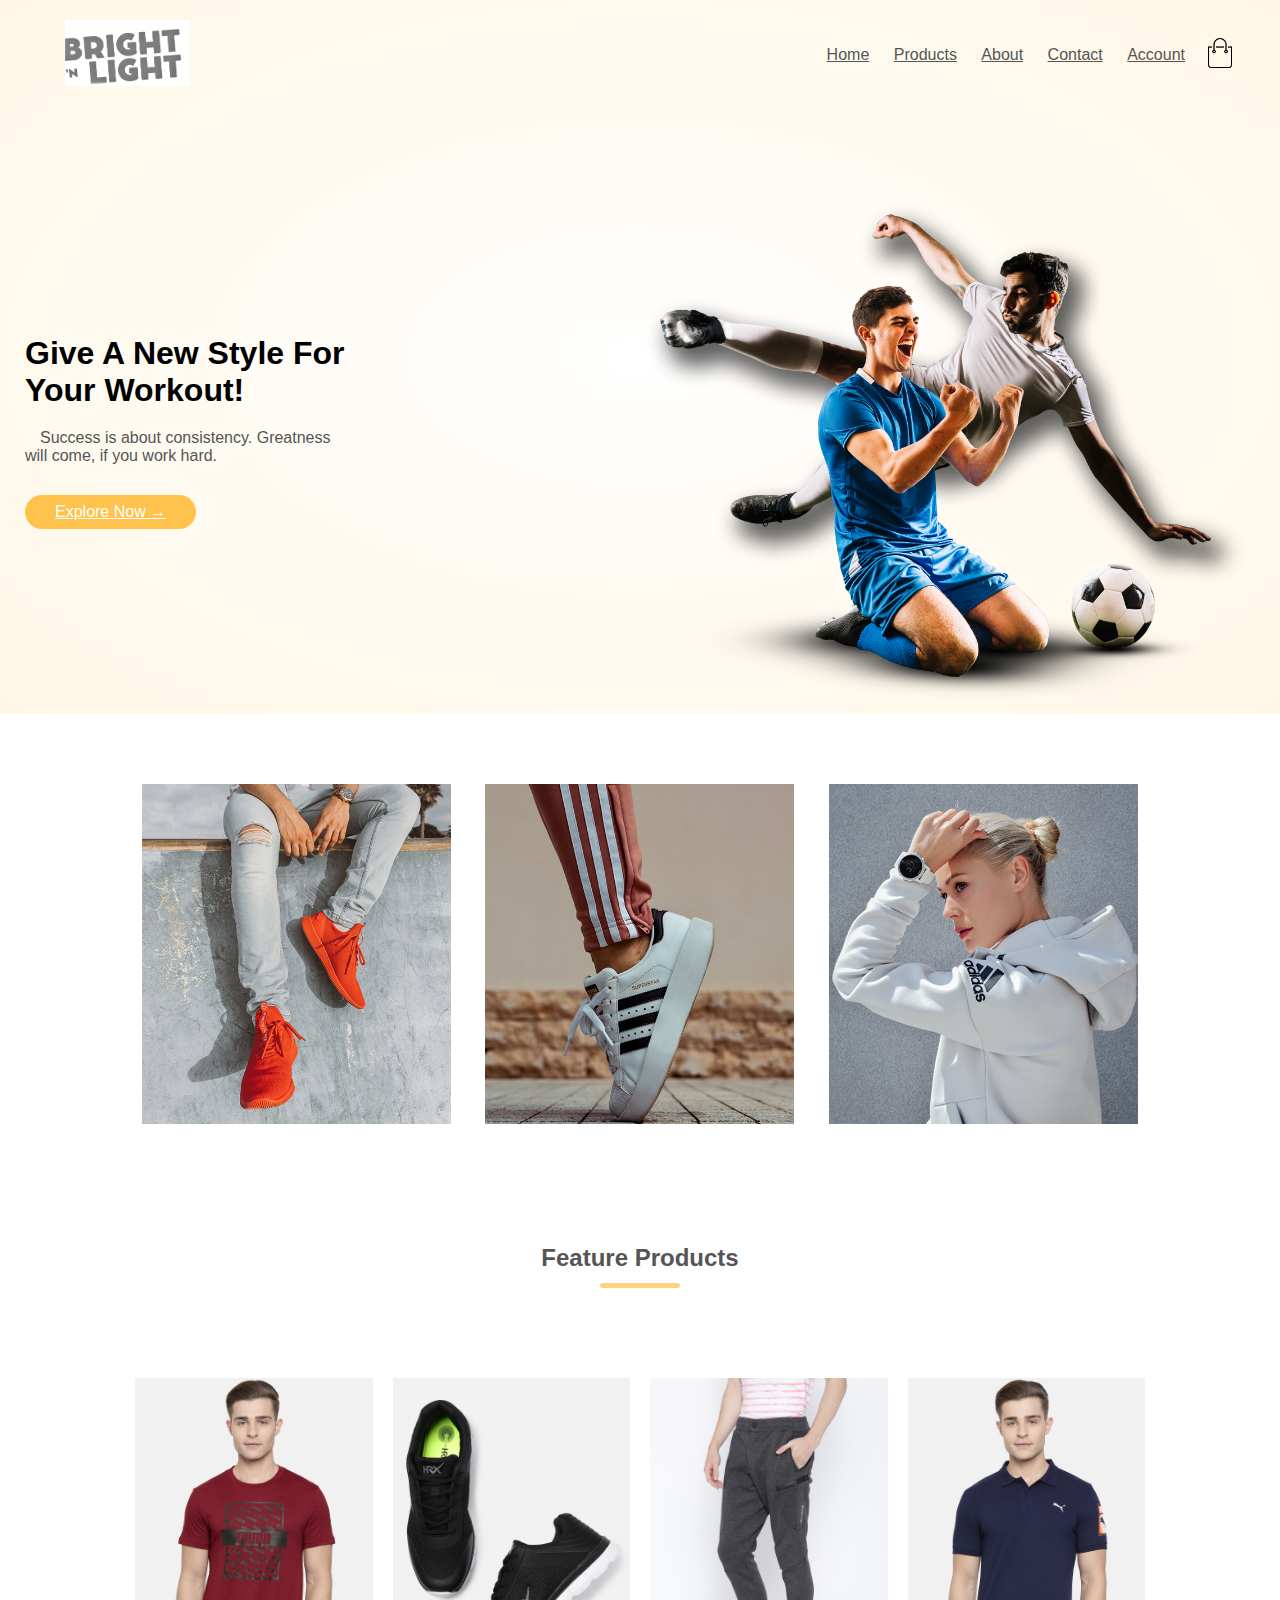
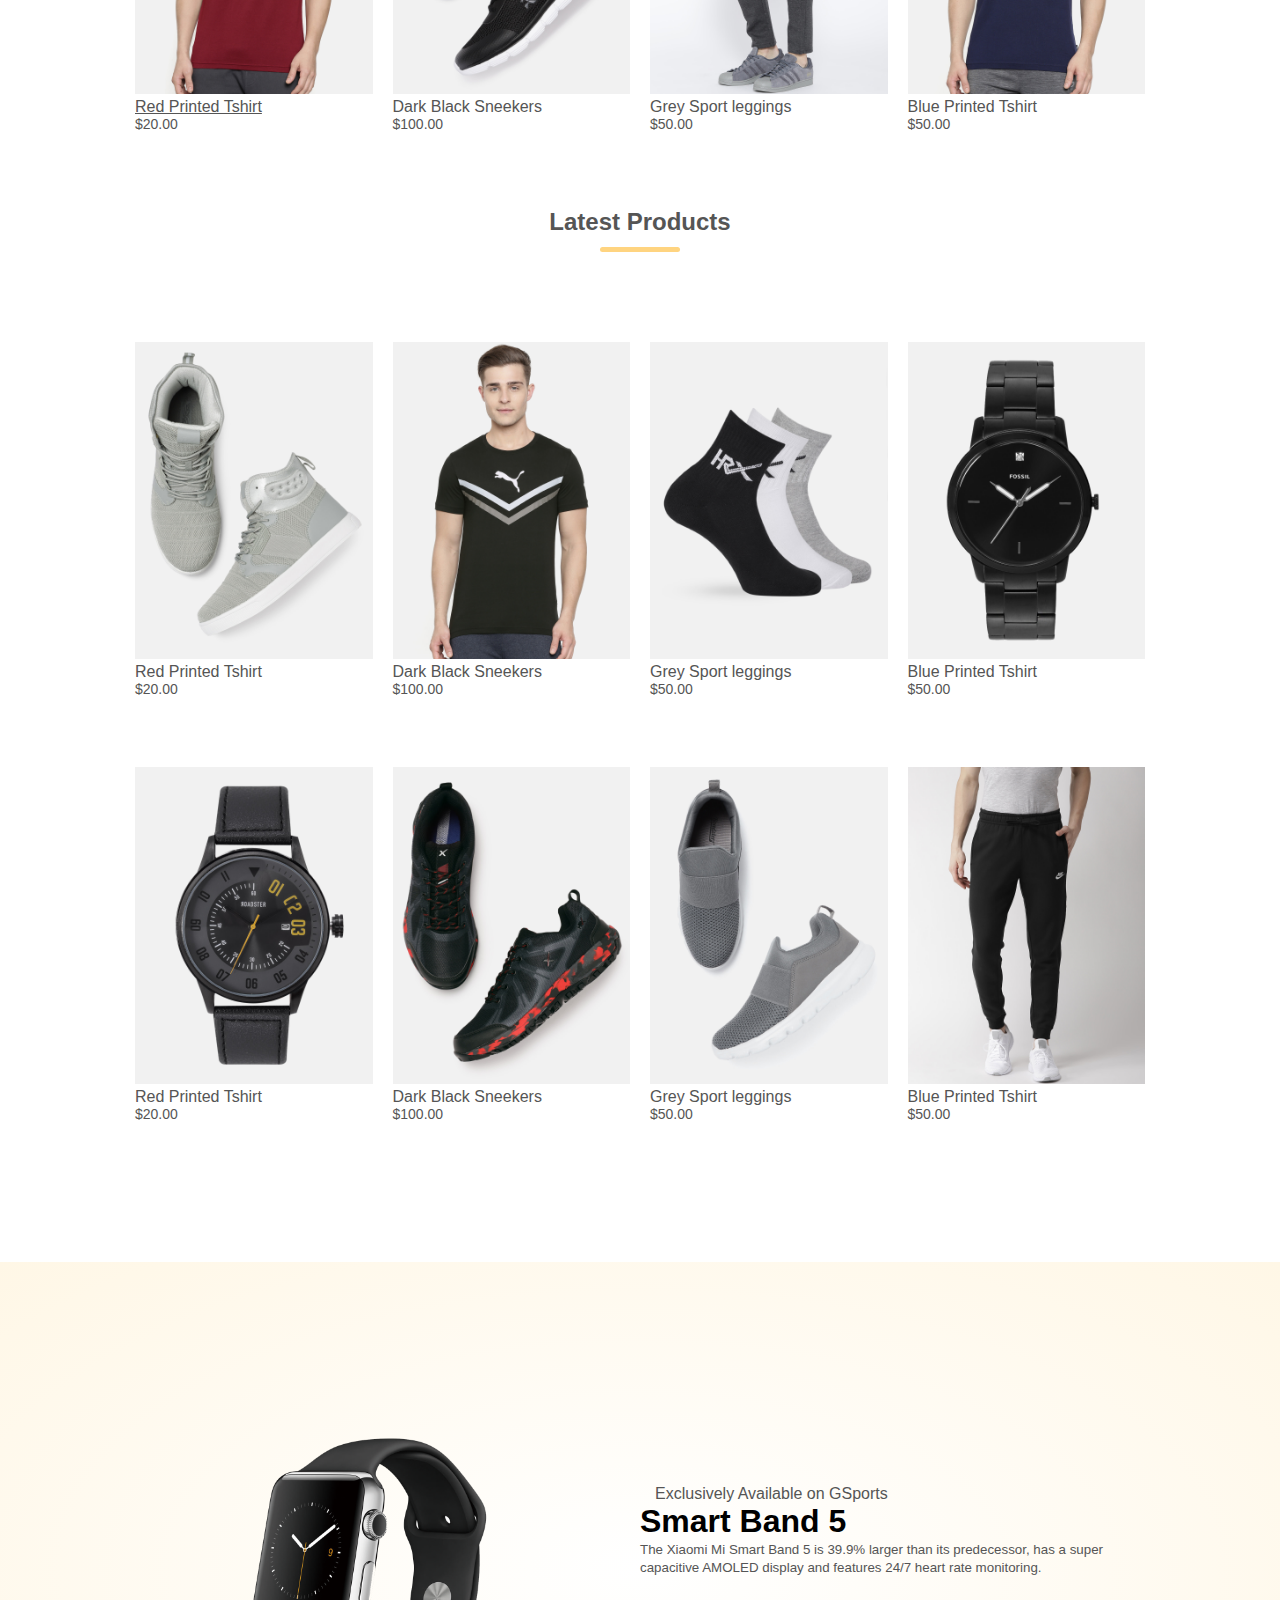
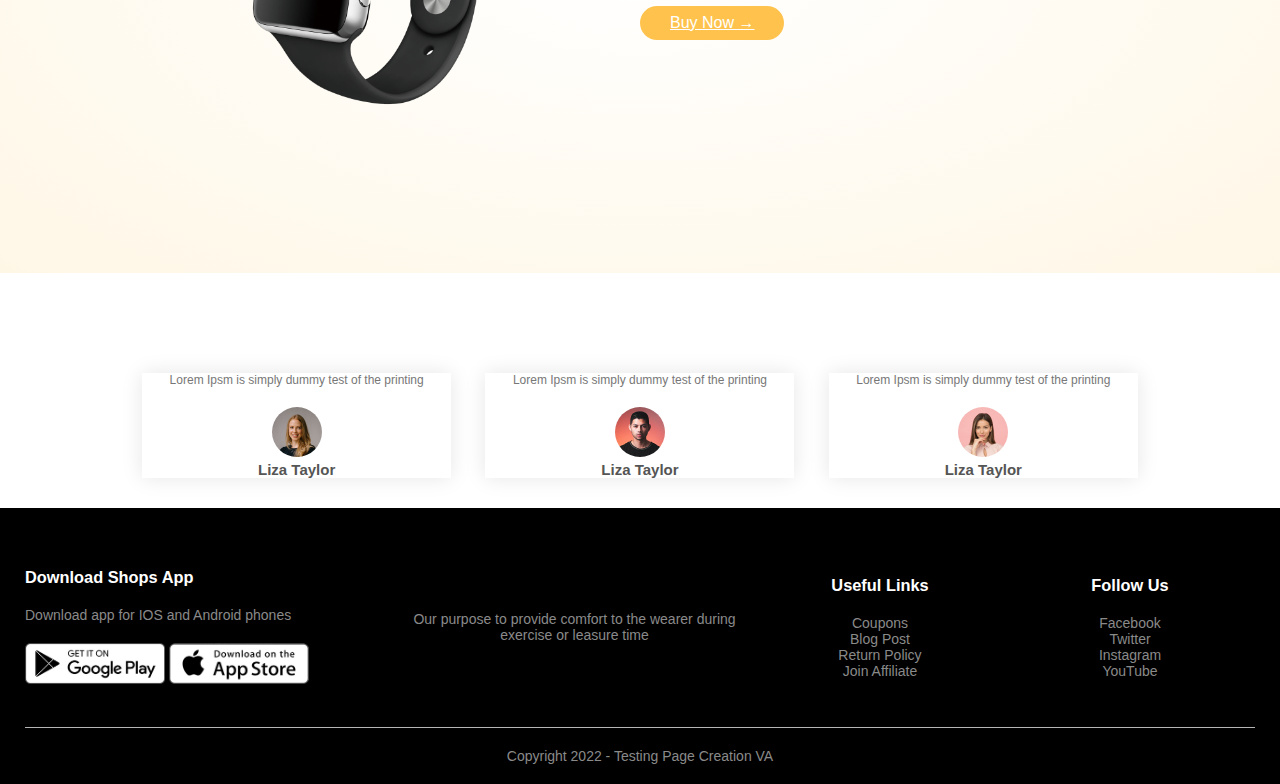
==== index.html @ d99f025b "first commit" ====
<!DOCTYPE html>
<html lang="en">
<head>
    <meta charset ="UTF-8">
    <meta name="viewport" content="width=device-width, initial-scale=1.0">
    <title> Apollo | Ecommerce Wbsite Design </title>
    <link rel="stylesheet" href="style.css">
   <!-------<link href="https://fonts.googleapis.com/css2?family=Poppins:wght@300;400;500;600;700&display=swap" rel="stylesheet">
    <link rel="stylesheet" href="https://cdn.jsdelivr.net/npm/@fortawesome/fontawesome-free@6.2.0/css/fontawesome.min.css">------->
    
</head>
<body>
    <div class="header">
        <div class="container">
            <div class="navbar">
                <div class="logo">
               <a href="index.html"> <img src="images/logo1.png"  width="125px"> </a>
                </div>
                <nav>
                    <ul id="MenuItems">
                <li><a href="index.html">Home</a></li>
                <li><a href="products.html">Products</a></li>
                <li><a href="">About</a></li>
                <li><a href="">Contact</a></li>
                <li><a href="account.html">Account</a></li>
            
                    </ul>
                </nav>
                <a href="cart.html"><img src="images/cart.png" alt="30px" height="30px"></a>
                <img src="images/menu.png" class="menu-icon" 
                onclick="menutoggle()">
            </div>
            <div class="row">
                <div class="col-2">
                        <h1> Give A New Style For <br> Your Workout!</h1>
                        <p> Success is about consistency. Greatness <br>will come, if you work hard.</p>
                        <a href="" class="btn">Explore Now &#8594;</a>  
                </div>
                <div class="col-2">
                    <img src="images/image1.png">
                </div>
            </div>
        </div>
    </div>
<!-------feature categories---------->
    <div class="categories">
        <div class="small-container">
            <div class="row">
                <div class="col-3">
                    <img src="images/category-1.jpg" >
                </div>
                <div class="col-3">
                    <img src="images/category-2.jpg" >
                </div>
                <div class="col-3">
                    <img src="images/category-3.jpg" >
                </div>
            
            </div>
        </div>
    </div>
<!-------feature products---------->
    <div class="small-container">
        <h2 class ="title">Feature Products</h2>
        <div class="row">
                <div class="col-4">
                   <a href="product-details.html"><img src="images/product-1.jpg" ></a>
                   <a href="product-details.html"> <h4>Red Printed Tshirt</h4></a>
                    <p>$20.00</p>
                </div>
                <div class="col-4">
                    <img src="images/product-2.jpg" >
                    <h4>Dark Black Sneekers</h4>
                    <p>$100.00</p>
                </div>
                <div class="col-4">
                    <img src="images/product-3.jpg" >
                    <h4>Grey Sport leggings </h4>
                    <div class="rating"></div>
                    <p>$50.00</p>   
                </div>
                <div class="col-4">
                    <img src="images/product-4.jpg" >
                    <h4>Blue Printed Tshirt</h4>
                    <div class="rating"></div>
                    <p>$50.00</p>   
                </div>
            </div>
        <h2 class="title">Latest Products</h2>
        <div class="row">
                <div class="col-4">
                    <img src="images/product-5.jpg" >
                    <h4>Red Printed Tshirt</h4>
                    <p>$20.00</p>
                </div>
                <div class="col-4">
                    <img src="images/product-6.jpg" >
                    <h4>Dark Black Sneekers</h4>
                    <p>$100.00</p>
                </div>
                <div class="col-4">
                    <img src="images/product-7.jpg" >
                    <h4>Grey Sport leggings </h4>
                    <div class="rating"></div>
                    <p>$50.00</p>   
                </div>
                <div class="col-4">
                    <img src="images/product-8.jpg" >
                    <h4>Blue Printed Tshirt</h4>
                    <div class="rating"></div>
                    <p>$50.00</p>   
                </div>
                <div class="col-4">
                    <img src="images/product-9.jpg" >
                    <h4>Red Printed Tshirt</h4>
                    <p>$20.00</p>
                </div>
                <div class="col-4">
                    <img src="images/product-10.jpg" >
                    <h4>Dark Black Sneekers</h4>
                    <p>$100.00</p>
                </div>
                <div class="col-4">
                    <img src="images/product-11.jpg" >
                    <h4>Grey Sport leggings </h4>
                    <div class="rating"></div>
                    <p>$50.00</p>   
                </div>
                <div class="col-4">
                    <img src="images/product-12.jpg" >
                    <h4>Blue Printed Tshirt</h4>
                    <div class="rating"></div>
                    <p>$50.00</p>   
                </div>
        </div>
    </div>
<!------offer----->
    <div class="offer">
        <div class="small-container">
            <div class="row">
                <div class="col-2">
                    <img src="images/exclusive1.png" class="offer-img">
                </div>
                <div class="col-2">
                    <p>Exclusively Available on GSports</p>
                    <h1> Smart Band 5</h1>
                    <small>The Xiaomi Mi Smart Band 5 is 39.9% larger than its predecessor, has a super capacitive AMOLED display
                        and features 24/7 heart rate monitoring.</small>
                        <a href="" class="btn">Buy Now &#8594;</a>

                </div>
            </div>
        </div>
    </div>
<!-----Comments------->
    <div class="comments">
        <div class="small-container">
            <div class="row">
                <div class="col-3">
                    <p>Lorem Ipsm is simply dummy test of the printing</p>
                <img src="images/user-1.png">
                <h3>Liza Taylor</h3>  
                </div>
                <div class="col-3">
                    <p>Lorem Ipsm is simply dummy test of the printing</p>
                <img src="images/user-2.png">
                <h3>Liza Taylor</h3>  
                </div>
                <div class="col-3">
                    <p>Lorem Ipsm is simply dummy test of the printing</p>
                <img src="images/user-3.png">
                <h3>Liza Taylor</h3>  
                </div>
            </div>
        </div>

    </div>

<!---Footer-->
<div class="footer">
    <div class="container">
        <div class="row">
            <div class="footer-col-1">
                <h3> Download Shops App</h3>
                <p>Download app for IOS and Android phones</p>
              <div class="app-logo">
                <img src="images/play-store.png">
                <img src="images/app-store.png">
              </div>
            </div>
            <div class="footer-col-2">
                <p>Our purpose to provide comfort to the wearer during exercise or leasure time</p>
            </div> 
             <div class="footer-col-3">
                <h3> Useful Links</h3>
                <ul>
                    <li>Coupons</li>
                    <li>Blog Post</li>
                    <li>Return Policy</li>
                    <li>Join Affiliate</li>
                </ul>
            </div>
            <div class="footer-col-4">
                <h3> Follow Us</h3>
                <ul>
                    <li>Facebook</li>
                    <li>Twitter</li>
                    <li>Instagram</li>
                    <li>YouTube</li>
                </ul>
            </div>
        </div>
        <hr>
        <p class="copyright">Copyright 2022 - Testing Page Creation VA</p>
    </div>
</div>
</body>
</html>
---- style.css ----
*{
    margin:0;
    padding: 0;
    box-sizing:border-box;

}
body{
    font-family: 'Poppins', sans-serif;  
}
.navbar{
    display: flex;
    align-items: center;
    padding: 20px;
}
.logo{
    padding-left: 20px;

}
.logo img{
    background-color: #fff7e6;
}
nav{
    flex:1;
    text-align:right;
}
nav ul {
    display: inline-block;
    list-style-type:none;
}

nav ul li{
    display: inline-block;
    margin-right: 20px;

}
a{
    text-decoration:nove;
    color:#555;
}
p{

    color:#555; 
}
.container{
    max-width:1300px;
    margin:auto;
    padding-left: 25px;
    padding-right: 25px;
}
.row{
    display: flex;
    align-items: center;
    flex-wrap: wrap;
    justify-content: space-around;
}
.col-2{
    flex-basis: 50%;
    min-width: 300px;
}
.col-2 p{
text-indent: 15px;
padding-top: 20px;}
.col-2 img{
   max-width: 100%;
   padding-left: 50px 0;
}
.btn{
    display: inline-block;
    background: #ffc34d;
    color: #fff;
    padding: 8px 30px;
    margin: 30px 0;
    border-radius: 30px;
    transition: background 0.5;
}
.btn:hover{
    background: #563434;
}
.header {
    background: radial-gradient(#fff,#fff7e6);
    background-color: #fff7e6;
}
.header .row {
    margin-top: 70px;
}
.categories{
    margin: 70px 0;
}
.col-3{
    flex-basis: 30%;
    min-width: 250px;
    margin-bottom: 30px;
}
.col-3 img {
    width: 100%
}
.small-container{
    max-width: 1080px;
    margin: auto;
    padding-left: 25px;
    padding-right: 25px;
}
.col-4{
    flex-basis: 25%;
    padding: 10px;
    min-width: 200px;
    margin-bottom: 50px;
    transition: transform 0.5s;

}
.col-4 img{
    width: 100%;
}
.title{
text-align: center;
margin: 0 auto 80px;
position: relative;
line-height: 60px;
color: #555;
}
.title::after{
    content: '';
    background:  #ffd480;
    width: 80px;
    height: 5px;
    border-radius: 5px;
    position: absolute;
    bottom: 0;
    left: 50%;
    transform: translateX(-50%);
}
h4{
    color: #555;
    font-weight: normal;
}
.col-4 p{
    font-size: 14px;
}
.col-4 :hover{
    transform: translateY(-5px);
}
/*----- offer------- */
.offer{
    background: radial-gradient(#fff,#fff7e6);
    margin-top: 80px;
    padding: 30px 0;
}
.col-2 .offer-img{
    padding: 50px;
}
small{
    color: #555;
}
/*-----Comments----*/
.comments{
    padding-top: 100px;
}
.comments .col-3{
    text-align: center;
    padding: 40px 20 px;
    box-shadow: 0 0 20px 0px rgba(0,0,0,0.1);
    cursor: pointer;
    transition: transform 0.5;
}

.comments .col-3 img{
    width: 50px;
    margin-top: 20px;
    border-radius: 50%;
}
.comments .col-3:hover{
    transform: translateY(-10px);
}
.col-3 p{
    font-size: 12px;
    margin: 12 px 0;
    color: #777;
}
.comments .col-3 h3{
    font-weight: 600;
    color: #555;
    font-size: 15px;
}
/*-----footer------*/
.footer{
    background: #000;
    color: #8a8a8a;
    font-size: 14px;
    padding: 60px 0 20px;
}
.footer p{
    color: #8a8a8a;
}
.footer h3{
    color: #fff;
    margin-bottom: 20px;
}

.footer-col-1,.footer-col-2,.footer-col-3,.footer-col-4{
min-width: 250px;
margin-bottom: 20px;
}
.footer-col-1{
    flex-basis: 30%;
}
.footer-col-2{
    flex: 1;
    text-align: center;
}
.footer-col-3,.footer-col-4{
    flex-basis: 12%;
    text-align: center;
}
ul{
    list-style-type: none;
}
.app-logo{
    margin-top: 20px;
}
.app-logo img {
    width: 140px;
}
.footer hr {
    border: none;
    background: #b5b5b5;
    height: 1px;
    margin: 20px 0;

}
.copyright{
    text-align: center;
}
.menu-icon{
    width:28px;
    margin: 20px;
    display: none;
}

/*------media query for medium screen menu-------*/
@media only screen and (max-width: 800px){
    nav ul{
        position: absolute;
        top: 70px;
        left: 0;
        background: #333;
        width: 100%;
        overflow: hidden;
        transition: max-height 0.5s;
    }
    nav ul li {
        display: block;
        margin-right: 50px;
        margin-top: 10px;
        margin-bottom: 10px;
    }
    nav ul li a{
        color: #fff;
    }
    .menu-icon{
        display: block;
        cursor: pointer;
    }
    
}
/*-------------All Products page---------------*/
.row-2{
    justify-content: space-between;
    margin: 100px auto 50px ;

    
}
select{
    border:1px solid #fff7e6;
    padding: 5px;
}
select:focus{
    outline: none;
}
.page-btn{
    margin: 0 auto 80px;
}

.page-btn span{
    display: inline-block;
    border: 1px solid #ffe066;
    margin-left: 10px;
    width: 40px;
    height: 40px;
    text-align: center;
    line-height: 40px;
    cursor: pointer;
}

.page-btn span:hover{
    background: #ffe066;
    color: #fff;
}

/*------Single product details-------*/

.single-product{
    margin: 80px;
}
.single-product .col-2 img{
    padding-left: 0px;
}
.single-product .col-2{
    padding: 20px;
}
.single-product h4{
    margin: 20px 0;
    font-size: 22px;
    font-weight: bold;
}
.single-product select{
    display: block;
    padding: 10px;
    margin-top: 20px;
}
.single-product input{
    width: 50px;
    height: 40px;
    padding-left: 10px;
    font-size: 20px;
    margin-right: 10px;
    border: 1px solid #ffd480; 
}
input:focus{
    outline: none;}

.small-img-row{
    display: flex;
    justify-content: space-between;
}
.small-img-col{
    flex-basis: 24%;
    cursor: pointer;
}
/*------------------------Cart itmes details-----------------*/
.cart-page {
    margin: 80px auto;
}

table{
    width: 100%;
    border-collapse: collapse;
}
.cart-info {
    display: flex;
    flex-wrap: wrap;
}
th{
    text-align: left;
    padding: 5px;
    color: #fff;
    background: #ffc34d;
    font-weight: normal;
}

td{
    padding: 10px 5px;
}
td input{
    width: 40px;
    height: 30px;
    padding: 5px;
}

td a{
    color: #ffc34d;
    font-size: 12px;
}
td img{
    width: 80px;
    height: 80px;
    margin-right: 10px;
}

.total-price{
    display: flex;
    justify-content: flex-end;
}
.total-price table{
    border-top: 3px solid #ffc34d;
    width: 100%;
    max-width: 400px;
}
td:last-child{
    text-align: right;
}
th:last-child{
    text-align:right ;
}

/*------------Account Page----------------*/
.account-page{
    padding: 50px 0;
    background: radial-gradient(#fff,#fff7e6);
}
.form-container{
    background: #fff;
    width: 340px;
    height: 400px;
    position:relative;
    text-align: center;
    padding: 20px 0;
    margin: auto;
    box-shadow: 0 0 20px 0px rgba(0,0,0,0.1);
}
.form-container span{
    font-weight: bold;
    padding: 0 15px;
    color: #555;
    cursor: pointer;
    width: 100px;
    display: inline-block;
}
.form-btn{
    display: inline-block;
}

.form-container form{
    max-width: 340px;
    padding: 0 20px;
   position: absolute;
    top: 70px;
}

form input {
    width: 70%;
    height: 30px;
    margin: 10px 0;
    padding: 0 10px;
    border: 1px solid #ccc;
    
}

.gender-input {
    width:22px;
    white-space: nowrap;
}

.gender-input > input {
    height: 12px;
    padding: 0 10px;
}
.gender-input > label {
    font-size: 10px;
}

form .btn{
    width: 75%;
    border: none;
    cursor: pointer;
    margin: 17px 0;
}
form .butn:focus{
    outline: none;
}

#LoginForm{
    left: -300px;
}
#RegForm{
    left: 0;
}
form a{
    font-size: 12px;
}
#Indicator{
    width: 100px;
    border: none;
    background-color: #ffc34d;
    height: 3px;
    margin-top: 8px;
    transform: translateX(100px);

}


/*------media query for mobile menu-------*/
@media only screen and (max-width: 600px){
  .row{
    text-align: center;
  }
  .col-2, .col-3,.col-4{
flex-basis: 100%;
  }
  nav ul{
    position: absolute;
    top: 70px;
    left: 0;
    background: #333;
    width: 100%;
    overflow: hidden;
    transition: max-heoght 0.5s;
}
nav ul li {
    display: block;
    margin-right: 50px;
    margin-top: 10px;
    margin-bottom: 10px;
    display: none;
}
.single-product .row{
    text-align: left;
}
.single-product .col-2{
    padding: 20px 0;
}
.single-product h1{
    font-size: 26px;
    line-height: 26px;
}
.cart-info p{
    display: none;
}
}
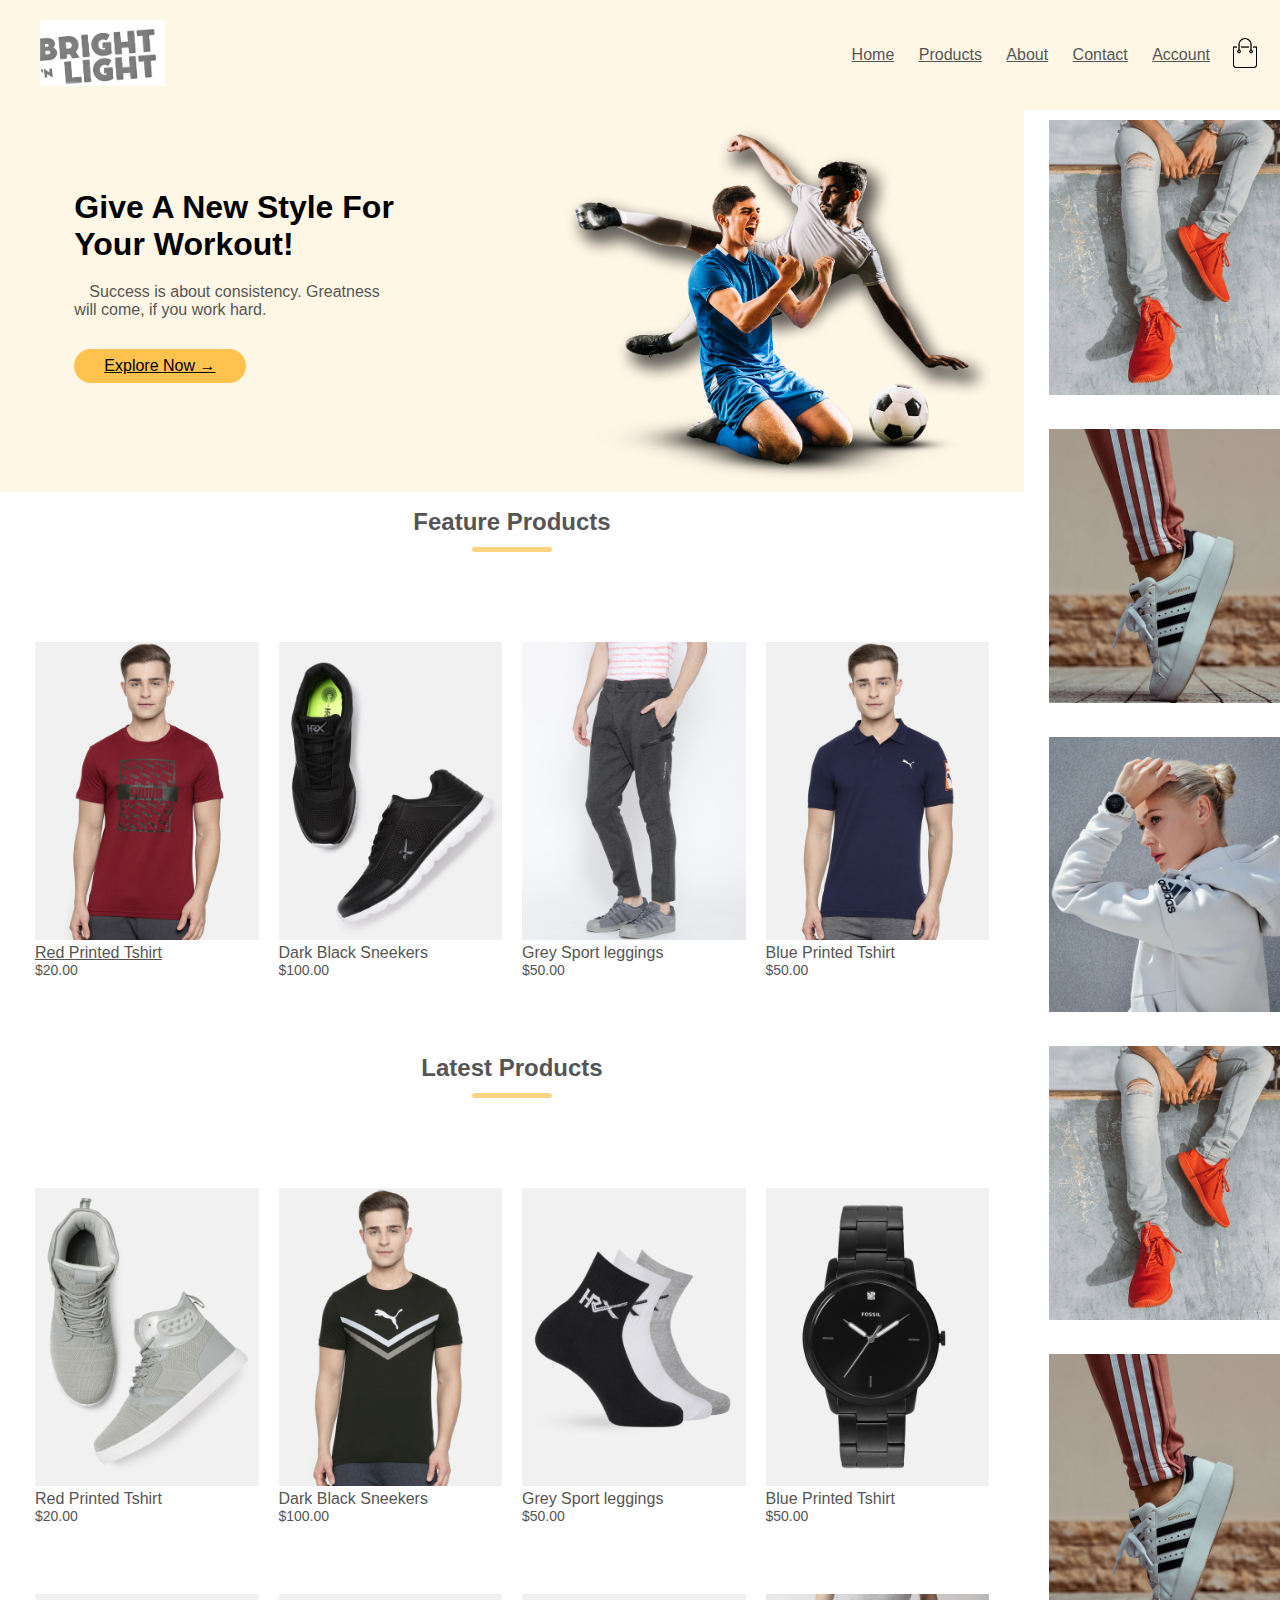
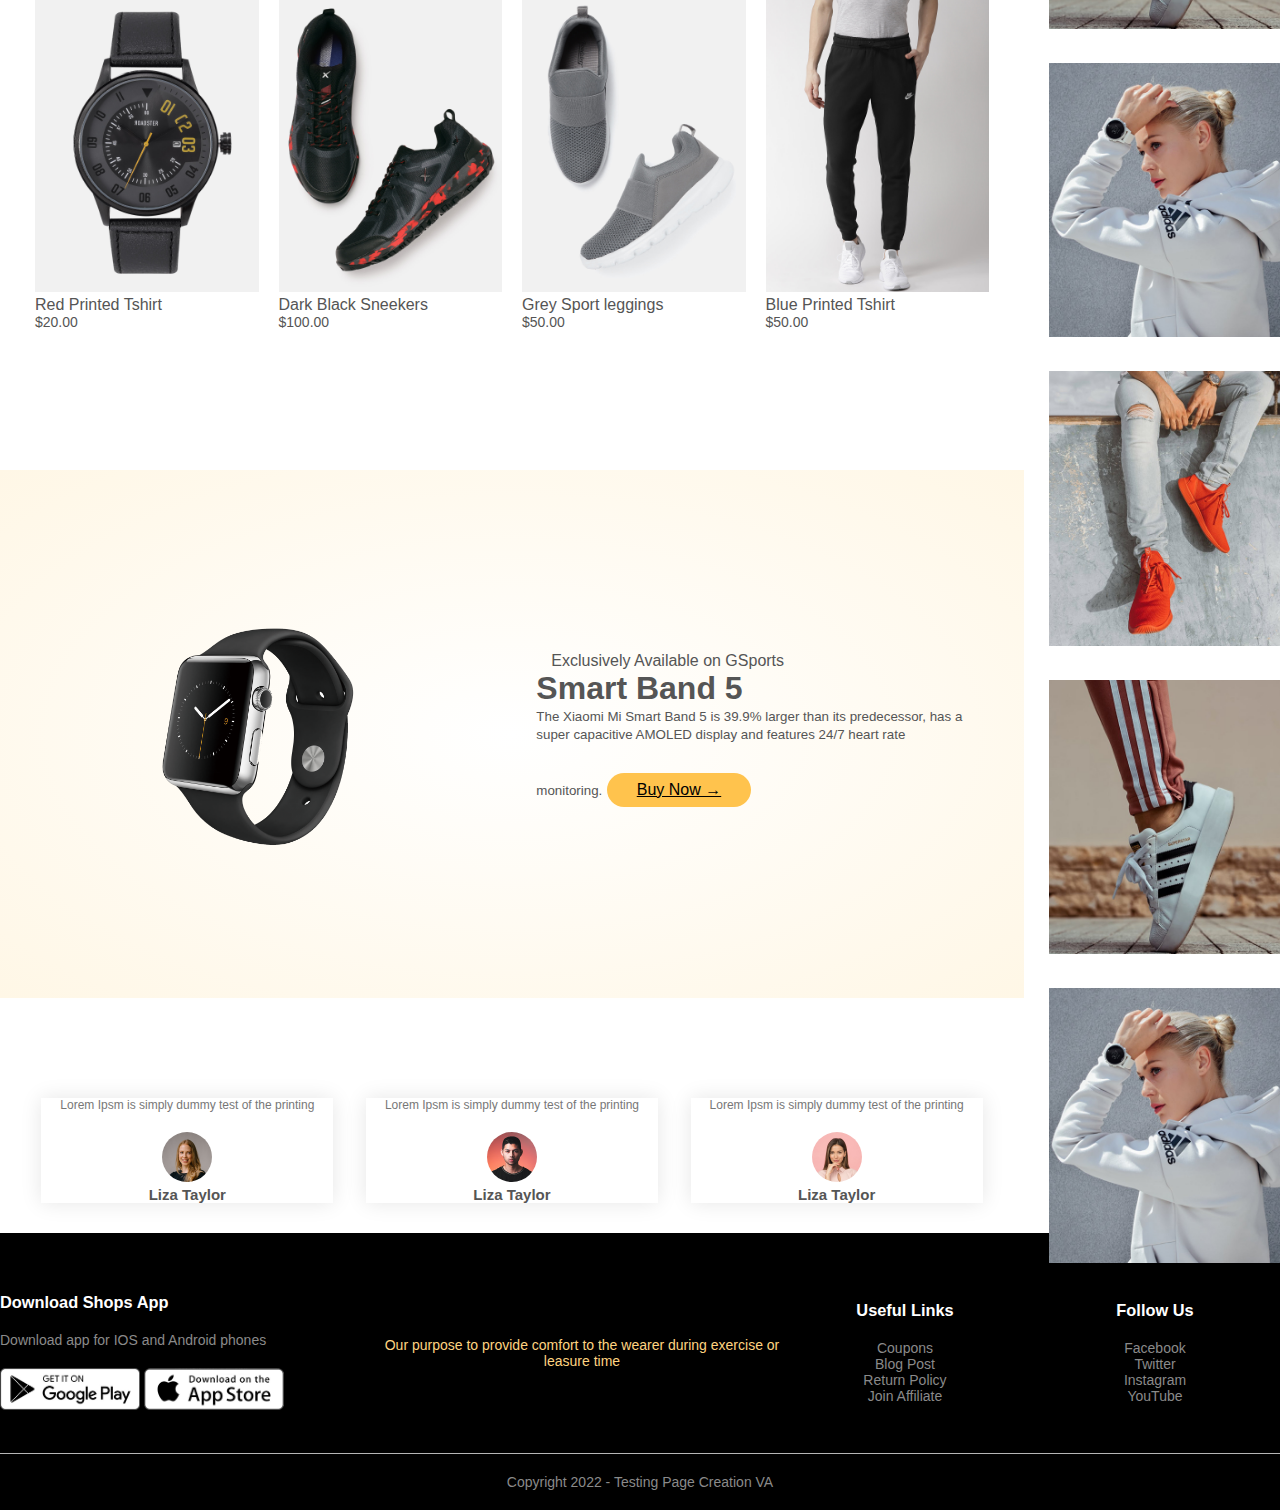
==== commit 4b9886ad: "adding assetfin" ====
--- a/index.html
+++ b/index.html
@@ -1,218 +1,254 @@
 <!DOCTYPE html>
 <html lang="en">
-<head>
-    <meta charset ="UTF-8">
-    <meta name="viewport" content="width=device-width, initial-scale=1.0">
-    <title> Apollo | Ecommerce Wbsite Design </title>
-    <link rel="stylesheet" href="style.css">
-   <!-------<link href="https://fonts.googleapis.com/css2?family=Poppins:wght@300;400;500;600;700&display=swap" rel="stylesheet">
+  <head>
+    <meta charset="UTF-8" />
+    <meta name="viewport" content="width=device-width, initial-scale=1.0" />
+    <title>Apollo | Ecommerce Wbsite Design</title>
+    <link rel="stylesheet" href="style.css" />
+    <!-------<link href="https://fonts.googleapis.com/css2?family=Poppins:wght@300;400;500;600;700&display=swap" rel="stylesheet">
     <link rel="stylesheet" href="https://cdn.jsdelivr.net/npm/@fortawesome/fontawesome-free@6.2.0/css/fontawesome.min.css">------->
-    
-</head>
-<body>
+  </head>
+  <body>
     <div class="header">
-        <div class="container">
-            <div class="navbar">
-                <div class="logo">
-               <a href="index.html"> <img src="images/logo1.png"  width="125px"> </a>
-                </div>
-                <nav>
-                    <ul id="MenuItems">
-                <li><a href="index.html">Home</a></li>
-                <li><a href="products.html">Products</a></li>
-                <li><a href="">About</a></li>
-                <li><a href="">Contact</a></li>
-                <li><a href="account.html">Account</a></li>
-            
-                    </ul>
-                </nav>
-                <a href="cart.html"><img src="images/cart.png" alt="30px" height="30px"></a>
-                <img src="images/menu.png" class="menu-icon" 
-                onclick="menutoggle()">
-            </div>
-            <div class="row">
-                <div class="col-2">
-                        <h1> Give A New Style For <br> Your Workout!</h1>
-                        <p> Success is about consistency. Greatness <br>will come, if you work hard.</p>
-                        <a href="" class="btn">Explore Now &#8594;</a>  
-                </div>
-                <div class="col-2">
-                    <img src="images/image1.png">
-                </div>
-            </div>
-        </div>
+      <div class="container">
+        <div class="navbar">
+          <div class="logo">
+            <a href="index.html">
+              <img src="images/logo1.png" width="125px" />
+            </a>
+          </div>
+          <nav>
+            <ul id="MenuItems">
+              <li><a href="index.html">Home</a></li>
+              <li><a href="products.html">Products</a></li>
+              <li><a href="about.html">About</a></li>
+              <li><a href="">Contact</a></li>
+              <li><a href="account.html">Account</a></li>
+            </ul>
+          </nav>
+          <a href="cart.html"
+            ><img src="images/cart.png" alt="30px" height="30px"
+          /></a>
+          <img src="images/menu.png" class="menu-icon" onclick="menutoggle()" />
+        </div>
+      </div>
     </div>
-<!-------feature categories---------->
-    <div class="categories">
+    <div class="main">
+      <div class="represent">
+        <div class="row">
+          <div class="col-2">
+            <h1>
+              Give A New Style For <br />
+              Your Workout!
+            </h1>
+            <p>
+              Success is about consistency. Greatness <br />will come, if you
+              work hard.
+            </p>
+            <a href="" class="btn">Explore Now &#8594;</a>
+          </div>
+          <div class="col-2">
+            <img src="images/image1.png" />
+          </div>
+        </div>
+      </div>
+
+      <!-------feature products---------->
+      <div class="small-container">
+        <h2 class="title">Feature Products</h2>
+        <div class="row">
+          <div class="col-4">
+            <a href="product-details.html"
+              ><img src="images/product-1.jpg"
+            /></a>
+            <a href="product-details.html"> <h4>Red Printed Tshirt</h4></a>
+            <p>$20.00</p>
+          </div>
+          <div class="col-4">
+            <img src="images/product-2.jpg" />
+            <h4>Dark Black Sneekers</h4>
+            <p>$100.00</p>
+          </div>
+          <div class="col-4">
+            <img src="images/product-3.jpg" />
+            <h4>Grey Sport leggings</h4>
+            <div class="rating"></div>
+            <p>$50.00</p>
+          </div>
+          <div class="col-4">
+            <img src="images/product-4.jpg" />
+            <h4>Blue Printed Tshirt</h4>
+            <div class="rating"></div>
+            <p>$50.00</p>
+          </div>
+        </div>
+        <h2 class="title">Latest Products</h2>
+        <div class="row">
+          <div class="col-4">
+            <img src="images/product-5.jpg" />
+            <h4>Red Printed Tshirt</h4>
+            <p>$20.00</p>
+          </div>
+          <div class="col-4">
+            <img src="images/product-6.jpg" />
+            <h4>Dark Black Sneekers</h4>
+            <p>$100.00</p>
+          </div>
+          <div class="col-4">
+            <img src="images/product-7.jpg" />
+            <h4>Grey Sport leggings</h4>
+            <div class="rating"></div>
+            <p>$50.00</p>
+          </div>
+          <div class="col-4">
+            <img src="images/product-8.jpg" />
+            <h4>Blue Printed Tshirt</h4>
+            <div class="rating"></div>
+            <p>$50.00</p>
+          </div>
+          <div class="col-4">
+            <img src="images/product-9.jpg" />
+            <h4>Red Printed Tshirt</h4>
+            <p>$20.00</p>
+          </div>
+          <div class="col-4">
+            <img src="images/product-10.jpg" />
+            <h4>Dark Black Sneekers</h4>
+            <p>$100.00</p>
+          </div>
+          <div class="col-4">
+            <img src="images/product-11.jpg" />
+            <h4>Grey Sport leggings</h4>
+            <div class="rating"></div>
+            <p>$50.00</p>
+          </div>
+          <div class="col-4">
+            <img src="images/product-12.jpg" />
+            <h4>Blue Printed Tshirt</h4>
+            <div class="rating"></div>
+            <p>$50.00</p>
+          </div>
+        </div>
+      </div>
+      <!------offer----->
+      <div class="offer">
         <div class="small-container">
-            <div class="row">
-                <div class="col-3">
-                    <img src="images/category-1.jpg" >
-                </div>
-                <div class="col-3">
-                    <img src="images/category-2.jpg" >
-                </div>
-                <div class="col-3">
-                    <img src="images/category-3.jpg" >
-                </div>
-            
-            </div>
-        </div>
+          <div class="row">
+            <div class="col-2">
+              <img src="images/exclusive1.png" class="offer-img" />
+            </div>
+            <div class="col-2">
+              <p>Exclusively Available on GSports</p>
+              <h1>Smart Band 5</h1>
+              <small
+                >The Xiaomi Mi Smart Band 5 is 39.9% larger than its
+                predecessor, has a super capacitive AMOLED display and features
+                24/7 heart rate monitoring.</small
+              >
+              <a href="" class="btn">Buy Now &#8594;</a>
+            </div>
+          </div>
+        </div>
+      </div>
+      <!-----Comments------->
+      <div class="comments">
+        <div class="small-container">
+          <div class="row">
+            <div class="col-3">
+              <p>Lorem Ipsm is simply dummy test of the printing</p>
+              <img src="images/user-1.png" />
+              <h3>Liza Taylor</h3>
+            </div>
+            <div class="col-3">
+              <p>Lorem Ipsm is simply dummy test of the printing</p>
+              <img src="images/user-2.png" />
+              <h3>Liza Taylor</h3>
+            </div>
+            <div class="col-3">
+              <p>Lorem Ipsm is simply dummy test of the printing</p>
+              <img src="images/user-3.png" />
+              <h3>Liza Taylor</h3>
+            </div>
+          </div>
+        </div>
+      </div>
     </div>
-<!-------feature products---------->
-    <div class="small-container">
-        <h2 class ="title">Feature Products</h2>
-        <div class="row">
-                <div class="col-4">
-                   <a href="product-details.html"><img src="images/product-1.jpg" ></a>
-                   <a href="product-details.html"> <h4>Red Printed Tshirt</h4></a>
-                    <p>$20.00</p>
-                </div>
-                <div class="col-4">
-                    <img src="images/product-2.jpg" >
-                    <h4>Dark Black Sneekers</h4>
-                    <p>$100.00</p>
-                </div>
-                <div class="col-4">
-                    <img src="images/product-3.jpg" >
-                    <h4>Grey Sport leggings </h4>
-                    <div class="rating"></div>
-                    <p>$50.00</p>   
-                </div>
-                <div class="col-4">
-                    <img src="images/product-4.jpg" >
-                    <h4>Blue Printed Tshirt</h4>
-                    <div class="rating"></div>
-                    <p>$50.00</p>   
-                </div>
-            </div>
-        <h2 class="title">Latest Products</h2>
-        <div class="row">
-                <div class="col-4">
-                    <img src="images/product-5.jpg" >
-                    <h4>Red Printed Tshirt</h4>
-                    <p>$20.00</p>
-                </div>
-                <div class="col-4">
-                    <img src="images/product-6.jpg" >
-                    <h4>Dark Black Sneekers</h4>
-                    <p>$100.00</p>
-                </div>
-                <div class="col-4">
-                    <img src="images/product-7.jpg" >
-                    <h4>Grey Sport leggings </h4>
-                    <div class="rating"></div>
-                    <p>$50.00</p>   
-                </div>
-                <div class="col-4">
-                    <img src="images/product-8.jpg" >
-                    <h4>Blue Printed Tshirt</h4>
-                    <div class="rating"></div>
-                    <p>$50.00</p>   
-                </div>
-                <div class="col-4">
-                    <img src="images/product-9.jpg" >
-                    <h4>Red Printed Tshirt</h4>
-                    <p>$20.00</p>
-                </div>
-                <div class="col-4">
-                    <img src="images/product-10.jpg" >
-                    <h4>Dark Black Sneekers</h4>
-                    <p>$100.00</p>
-                </div>
-                <div class="col-4">
-                    <img src="images/product-11.jpg" >
-                    <h4>Grey Sport leggings </h4>
-                    <div class="rating"></div>
-                    <p>$50.00</p>   
-                </div>
-                <div class="col-4">
-                    <img src="images/product-12.jpg" >
-                    <h4>Blue Printed Tshirt</h4>
-                    <div class="rating"></div>
-                    <p>$50.00</p>   
-                </div>
-        </div>
+    <aside>
+      <!-------feature categories---------->
+      <div class="categories">
+        <div class="small-container">
+          <div class="row">
+            <div class="col-3">
+              <img src="images/category-1.jpg" />
+            </div>
+            <div class="col-3">
+              <img src="images/category-2.jpg" />
+            </div>
+            <div class="col-3">
+              <img src="images/category-3.jpg" />
+            </div>
+            <div class="col-3">
+              <img src="images/category-1.jpg" />
+            </div>
+            <div class="col-3">
+              <img src="images/category-2.jpg" />
+            </div>
+            <div class="col-3">
+              <img src="images/category-3.jpg" />
+            </div>
+            <div class="col-3">
+              <img src="images/category-1.jpg" />
+            </div>
+            <div class="col-3">
+              <img src="images/category-2.jpg" />
+            </div>
+            <div class="col-3">
+              <img src="images/category-3.jpg" />
+            </div>
+          </div>
+        </div>
+      </div>
+    </aside>
+    <!---Footer-->
+    <div class="footer">
+      <div class="container">
+        <div class="row">
+          <div class="footer-col-1">
+            <h3>Download Shops App</h3>
+            <p>Download app for IOS and Android phones</p>
+            <div class="app-logo">
+              <img src="images/play-store.png" />
+              <img src="images/app-store.png" />
+            </div>
+          </div>
+          <div class="footer-col-2">
+            <p>
+              Our purpose to provide comfort to the wearer during exercise or
+              leasure time
+            </p>
+          </div>
+          <div class="footer-col-3">
+            <h3>Useful Links</h3>
+            <ul>
+              <li>Coupons</li>
+              <li>Blog Post</li>
+              <li>Return Policy</li>
+              <li>Join Affiliate</li>
+            </ul>
+          </div>
+          <div class="footer-col-4">
+            <h3>Follow Us</h3>
+            <ul>
+              <li>Facebook</li>
+              <li>Twitter</li>
+              <li>Instagram</li>
+              <li>YouTube</li>
+            </ul>
+          </div>
+        </div>
+        <hr />
+        <p class="copyright">Copyright 2022 - Testing Page Creation VA</p>
+      </div>
     </div>
-<!------offer----->
-    <div class="offer">
-        <div class="small-container">
-            <div class="row">
-                <div class="col-2">
-                    <img src="images/exclusive1.png" class="offer-img">
-                </div>
-                <div class="col-2">
-                    <p>Exclusively Available on GSports</p>
-                    <h1> Smart Band 5</h1>
-                    <small>The Xiaomi Mi Smart Band 5 is 39.9% larger than its predecessor, has a super capacitive AMOLED display
-                        and features 24/7 heart rate monitoring.</small>
-                        <a href="" class="btn">Buy Now &#8594;</a>
-
-                </div>
-            </div>
-        </div>
-    </div>
-<!-----Comments------->
-    <div class="comments">
-        <div class="small-container">
-            <div class="row">
-                <div class="col-3">
-                    <p>Lorem Ipsm is simply dummy test of the printing</p>
-                <img src="images/user-1.png">
-                <h3>Liza Taylor</h3>  
-                </div>
-                <div class="col-3">
-                    <p>Lorem Ipsm is simply dummy test of the printing</p>
-                <img src="images/user-2.png">
-                <h3>Liza Taylor</h3>  
-                </div>
-                <div class="col-3">
-                    <p>Lorem Ipsm is simply dummy test of the printing</p>
-                <img src="images/user-3.png">
-                <h3>Liza Taylor</h3>  
-                </div>
-            </div>
-        </div>
-
-    </div>
-
-<!---Footer-->
-<div class="footer">
-    <div class="container">
-        <div class="row">
-            <div class="footer-col-1">
-                <h3> Download Shops App</h3>
-                <p>Download app for IOS and Android phones</p>
-              <div class="app-logo">
-                <img src="images/play-store.png">
-                <img src="images/app-store.png">
-              </div>
-            </div>
-            <div class="footer-col-2">
-                <p>Our purpose to provide comfort to the wearer during exercise or leasure time</p>
-            </div> 
-             <div class="footer-col-3">
-                <h3> Useful Links</h3>
-                <ul>
-                    <li>Coupons</li>
-                    <li>Blog Post</li>
-                    <li>Return Policy</li>
-                    <li>Join Affiliate</li>
-                </ul>
-            </div>
-            <div class="footer-col-4">
-                <h3> Follow Us</h3>
-                <ul>
-                    <li>Facebook</li>
-                    <li>Twitter</li>
-                    <li>Instagram</li>
-                    <li>YouTube</li>
-                </ul>
-            </div>
-        </div>
-        <hr>
-        <p class="copyright">Copyright 2022 - Testing Page Creation VA</p>
-    </div>
-</div>
-</body>
-</html>+  </body>
+</html>
--- a/style.css
+++ b/style.css
@@ -4,9 +4,20 @@
     box-sizing:border-box;
 
 }
-body{
-    font-family: 'Poppins', sans-serif;  
-}
+body {
+    display: inline;
+    font-family: 'Segoe UI', Tahoma, Geneva, Verdana, sans-serif;  
+}
+.represent {
+    background-color: #fff7e6;
+  }
+  
+  .represent .row {
+    margin-left: 50px;
+  }
+  .col-3 img {
+    width: 100%;
+  }  
 .navbar{
     display: flex;
     align-items: center;
@@ -42,10 +53,7 @@
     color:#555; 
 }
 .container{
-    max-width:1300px;
     margin:auto;
-    padding-left: 25px;
-    padding-right: 25px;
 }
 .row{
     display: flex;
@@ -54,7 +62,7 @@
     justify-content: space-around;
 }
 .col-2{
-    flex-basis: 50%;
+    flex-basis: 45%;
     min-width: 300px;
 }
 .col-2 p{
@@ -67,7 +75,7 @@
 .btn{
     display: inline-block;
     background: #ffc34d;
-    color: #fff;
+    color: #000;
     padding: 8px 30px;
     margin: 30px 0;
     border-radius: 30px;
@@ -76,22 +84,23 @@
 .btn:hover{
     background: #563434;
 }
-.header {
-    background: radial-gradient(#fff,#fff7e6);
+.header, .navbar {
     background-color: #fff7e6;
 }
-.header .row {
-    margin-top: 70px;
-}
-.categories{
-    margin: 70px 0;
-}
+
 .col-3{
     flex-basis: 30%;
     min-width: 250px;
     margin-bottom: 30px;
 }
-.col-3 img {
+
+.aside-col-3{
+    flex-basis: 30%;
+    min-width: 24vh;
+    margin-top: 20px;
+}
+
+.aside-col-3 img {
     width: 100%
 }
 .small-container{
@@ -99,6 +108,7 @@
     margin: auto;
     padding-left: 25px;
     padding-right: 25px;
+    color: #555;
 }
 .col-4{
     flex-basis: 25%;
@@ -116,8 +126,9 @@
 margin: 0 auto 80px;
 position: relative;
 line-height: 60px;
-color: #555;
-}
+color: inherit;
+}
+
 .title::after{
     content: '';
     background:  #ffd480;
@@ -129,6 +140,7 @@
     left: 50%;
     transform: translateX(-50%);
 }
+
 h4{
     color: #555;
     font-weight: normal;
@@ -188,8 +200,9 @@
     font-size: 14px;
     padding: 60px 0 20px;
 }
+
 .footer p{
-    color: #8a8a8a;
+    color: #8a8a8a !important;
 }
 .footer h3{
     color: #fff;
@@ -204,8 +217,11 @@
     flex-basis: 30%;
 }
 .footer-col-2{
-    flex: 1;
-    text-align: center;
+     flex: 1;
+    text-align: center;
+}
+.footer-col-2 > p {
+    color: #ffd480 !important ;
 }
 .footer-col-3,.footer-col-4{
     flex-basis: 12%;
@@ -400,7 +416,7 @@
 .form-container{
     background: #fff;
     width: 340px;
-    height: 400px;
+    height: 350px;
     position:relative;
     text-align: center;
     padding: 20px 0;
@@ -424,10 +440,10 @@
     padding: 0 20px;
    position: absolute;
     top: 70px;
+    font-size: 12px;
 }
 
 form input {
-    width: 70%;
     height: 30px;
     margin: 10px 0;
     padding: 0 10px;
@@ -435,17 +451,20 @@
     
 }
 
-.gender-input {
-    width:22px;
-    white-space: nowrap;
-}
-
-.gender-input > input {
-    height: 12px;
+.checkbox-input {
+    height: 11px;
+}
+
+.license-text {
+    width: 230px !important;
+}
+.gender-radio-input {
+    height: 11px;
     padding: 0 10px;
-}
-.gender-input > label {
-    font-size: 10px;
+    border: 1px solid #ccc;
+}
+.gender-radio-label {
+    margin-right: 45px;
 }
 
 form .btn{
@@ -516,3 +535,26 @@
     display: none;
 }
 }
+@media screen and (max-width:768px){
+    .columns{
+        width: 100%;
+    }
+}
+
+@media only screen and (min-width: 830px) {
+    .main {
+      width: 80%;
+    }
+    aside {
+      position: absolute;
+      top: 120px;
+      right: 0px;
+      width: 20%;
+    }
+    .small-aside{
+        
+    height: 500px;
+    overflow: hidden;
+    }
+  }
+  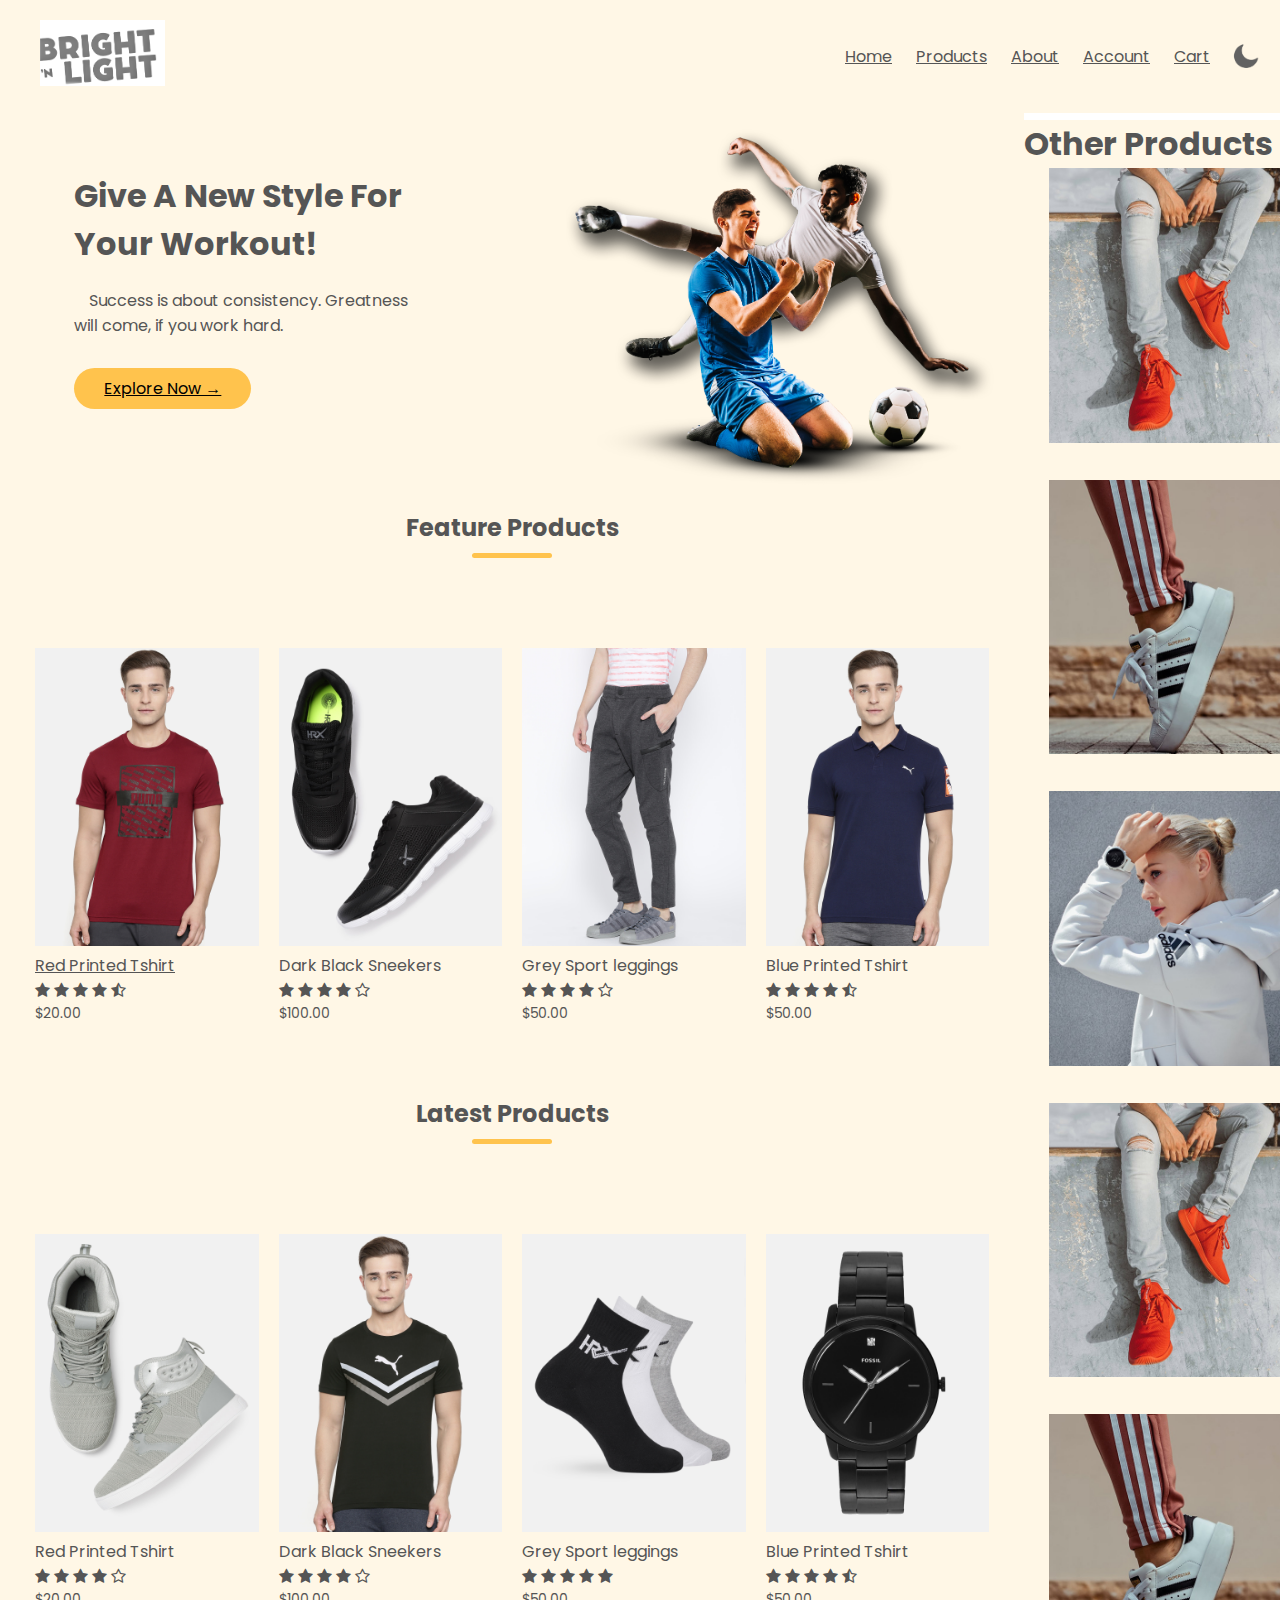
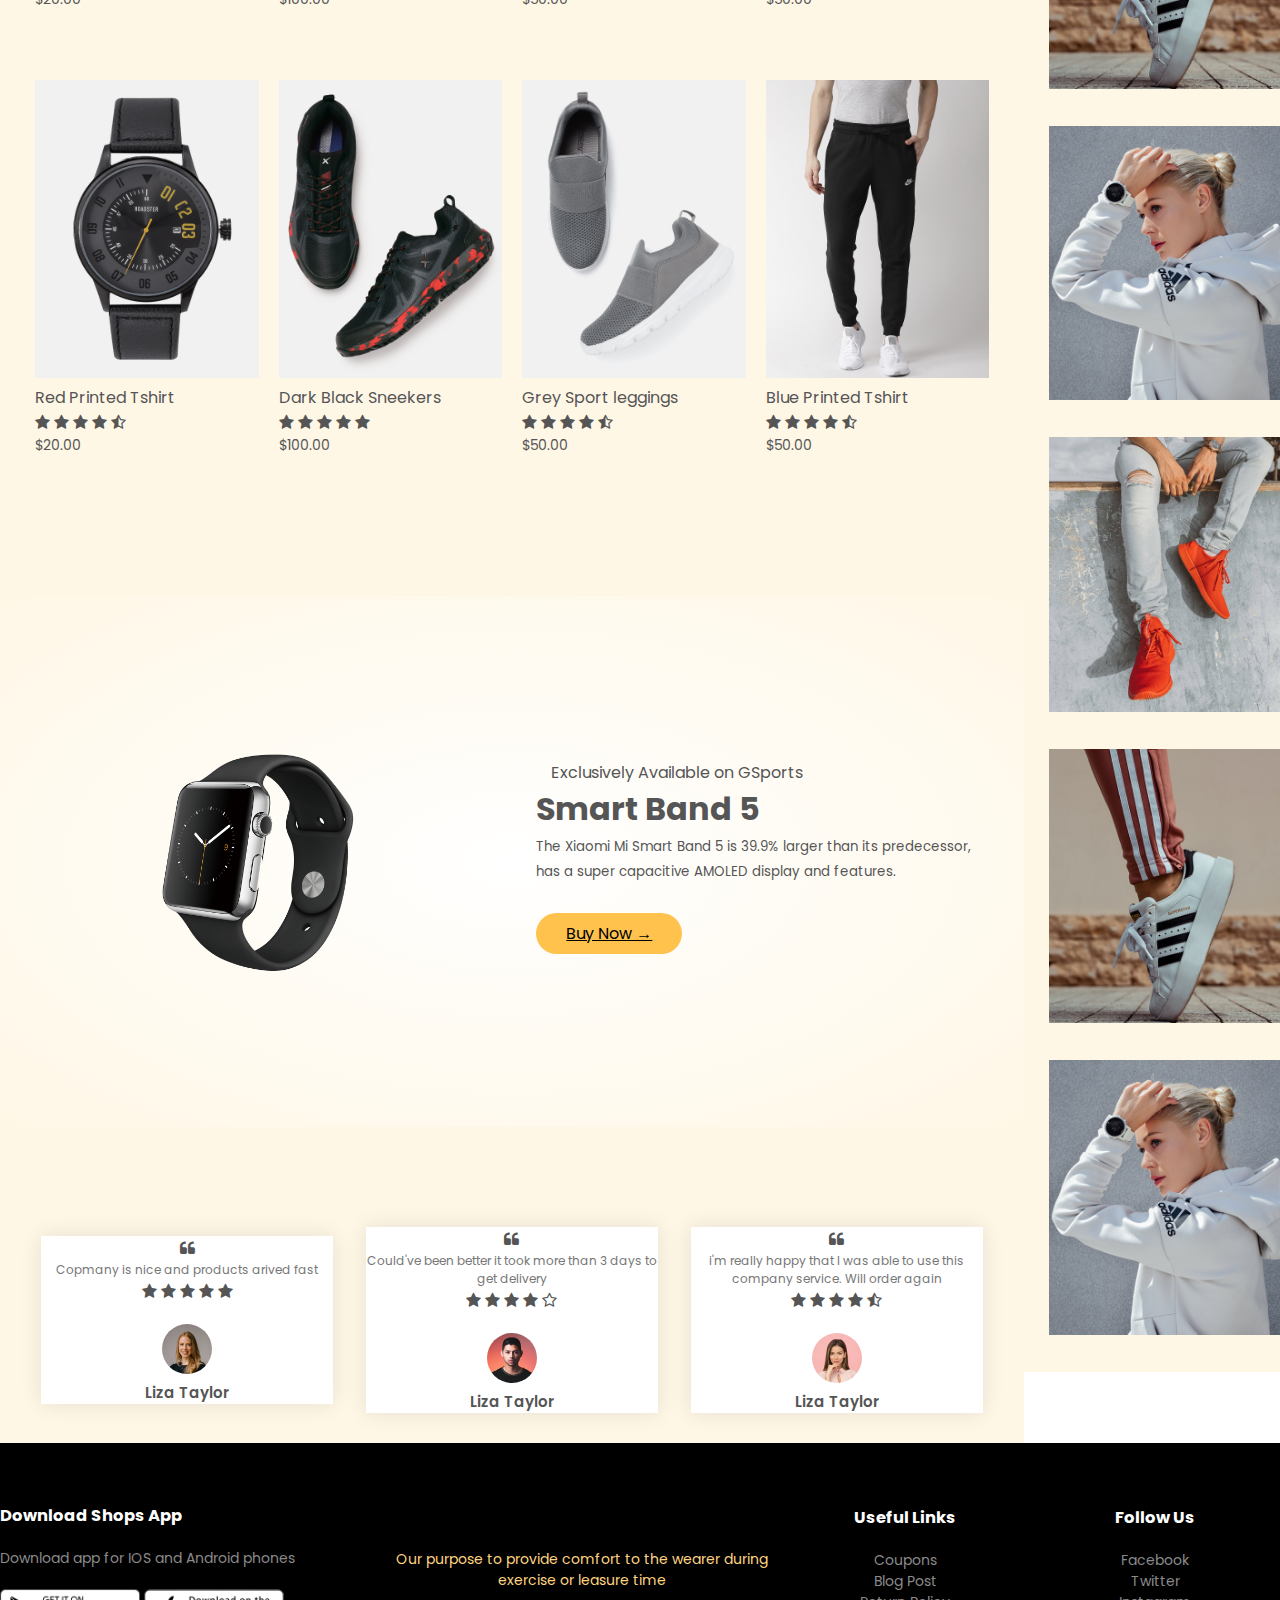
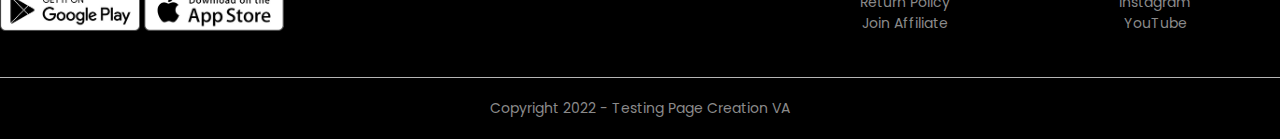
==== commit 335ab613: "latest" ====
--- a/index.html
+++ b/index.html
@@ -5,8 +5,10 @@
     <meta name="viewport" content="width=device-width, initial-scale=1.0" />
     <title>Apollo | Ecommerce Wbsite Design</title>
     <link rel="stylesheet" href="style.css" />
-    <!-------<link href="https://fonts.googleapis.com/css2?family=Poppins:wght@300;400;500;600;700&display=swap" rel="stylesheet">
-    <link rel="stylesheet" href="https://cdn.jsdelivr.net/npm/@fortawesome/fontawesome-free@6.2.0/css/fontawesome.min.css">------->
+    <!----- Nuo sitose reiksmes dedamos bibliotekos jei ju nenorim uzkopijuojam po apacia esancias-->
+    <link href="https://fonts.googleapis.com/css2?family=Poppins:wght@300;400;500;600;700&display=swap" rel="stylesheet">
+    <link rel="stylesheet" href="https://stackpath.bootstrapcdn.com/font-awesome/4.7.0/css/font-awesome.min.css">
+    
   </head>
   <body>
     <div class="header">
@@ -22,14 +24,14 @@
               <li><a href="index.html">Home</a></li>
               <li><a href="products.html">Products</a></li>
               <li><a href="about.html">About</a></li>
-              <li><a href="">Contact</a></li>
               <li><a href="account.html">Account</a></li>
+              <li><a href="cart.html">Cart</a></li>
             </ul>
           </nav>
-          <a href="cart.html"
-            ><img src="images/cart.png" alt="30px" height="30px"
-          /></a>
-          <img src="images/menu.png" class="menu-icon" onclick="menutoggle()" />
+          <!---<a href="cart.html">
+          <img src="images/cart.png" id= "cart" ></a>---->
+          <img src="images/menu.png" class="menu-icon" onclick="menutoggle()">
+          <img src="images/moon.png" id ="icon">
         </div>
       </div>
     </div>
@@ -61,24 +63,51 @@
             <a href="product-details.html"
               ><img src="images/product-1.jpg"
             /></a>
-            <a href="product-details.html"> <h4>Red Printed Tshirt</h4></a>
+            <a href="product-details.html"> 
+            <h4>Red Printed Tshirt</h4></a>
+            <div class="rating">
+              <i class="fa fa-star"></i>
+              <i class="fa fa-star"></i>
+              <i class="fa fa-star"></i>
+              <i class="fa fa-star"></i>
+              <i class="fa fa-star-half-o"></i>
+            </div>
             <p>$20.00</p>
           </div>
           <div class="col-4">
             <img src="images/product-2.jpg" />
             <h4>Dark Black Sneekers</h4>
+            <div class="rating">
+              <i class="fa fa-star"></i>
+              <i class="fa fa-star"></i>
+              <i class="fa fa-star"></i>
+              <i class="fa fa-star"></i>
+              <i class="fa fa-star-o"></i>
+            </div>
             <p>$100.00</p>
           </div>
           <div class="col-4">
             <img src="images/product-3.jpg" />
             <h4>Grey Sport leggings</h4>
-            <div class="rating"></div>
+            <div class="rating">
+              <i class="fa fa-star"></i>
+              <i class="fa fa-star"></i>
+              <i class="fa fa-star"></i>
+              <i class="fa fa-star"></i>
+              <i class="fa fa-star-o"></i>
+            </div>
             <p>$50.00</p>
           </div>
           <div class="col-4">
             <img src="images/product-4.jpg" />
             <h4>Blue Printed Tshirt</h4>
-            <div class="rating"></div>
+            <div class="rating">
+              <i class="fa fa-star"></i>
+              <i class="fa fa-star"></i>
+              <i class="fa fa-star"></i>
+              <i class="fa fa-star"></i>
+              <i class="fa fa-star-half-o"></i>
+            </div>
             <p>$50.00</p>
           </div>
         </div>
@@ -87,45 +116,96 @@
           <div class="col-4">
             <img src="images/product-5.jpg" />
             <h4>Red Printed Tshirt</h4>
+            <div class="rating">
+              <i class="fa fa-star"></i>
+              <i class="fa fa-star"></i>
+              <i class="fa fa-star"></i>
+              <i class="fa fa-star"></i>
+              <i class="fa fa-star-o"></i>
+            </div>
             <p>$20.00</p>
           </div>
           <div class="col-4">
             <img src="images/product-6.jpg" />
             <h4>Dark Black Sneekers</h4>
+            <div class="rating">
+              <i class="fa fa-star"></i>
+              <i class="fa fa-star"></i>
+              <i class="fa fa-star"></i>
+              <i class="fa fa-star"></i>
+              <i class="fa fa-star-o"></i>
+            </div>
             <p>$100.00</p>
           </div>
           <div class="col-4">
             <img src="images/product-7.jpg" />
             <h4>Grey Sport leggings</h4>
-            <div class="rating"></div>
+            <div class="rating">
+              <i class="fa fa-star"></i>
+              <i class="fa fa-star"></i>
+              <i class="fa fa-star"></i>
+              <i class="fa fa-star"></i>
+              <i class="fa fa-star"></i>
+            </div>
             <p>$50.00</p>
           </div>
           <div class="col-4">
             <img src="images/product-8.jpg" />
             <h4>Blue Printed Tshirt</h4>
-            <div class="rating"></div>
+            <div class="rating">
+              <i class="fa fa-star"></i>
+              <i class="fa fa-star"></i>
+              <i class="fa fa-star"></i>
+              <i class="fa fa-star"></i>
+              <i class="fa fa-star-half-o"></i>
+            </div>
             <p>$50.00</p>
           </div>
           <div class="col-4">
             <img src="images/product-9.jpg" />
             <h4>Red Printed Tshirt</h4>
+            <div class="rating">
+              <i class="fa fa-star"></i>
+              <i class="fa fa-star"></i>
+              <i class="fa fa-star"></i>
+              <i class="fa fa-star"></i>
+              <i class="fa fa-star-half-o"></i>
+            </div>
             <p>$20.00</p>
           </div>
           <div class="col-4">
             <img src="images/product-10.jpg" />
             <h4>Dark Black Sneekers</h4>
+            <div class="rating">
+              <i class="fa fa-star"></i>
+              <i class="fa fa-star"></i>
+              <i class="fa fa-star"></i>
+              <i class="fa fa-star"></i>
+              <i class="fa fa-star"></i>
+            </div>
             <p>$100.00</p>
           </div>
           <div class="col-4">
             <img src="images/product-11.jpg" />
             <h4>Grey Sport leggings</h4>
-            <div class="rating"></div>
+            <div class="rating">  <i class="fa fa-star"></i>
+              <i class="fa fa-star"></i>
+              <i class="fa fa-star"></i>
+              <i class="fa fa-star"></i>
+              <i class="fa fa-star-half-o"></i>
+            </div>
             <p>$50.00</p>
           </div>
           <div class="col-4">
             <img src="images/product-12.jpg" />
             <h4>Blue Printed Tshirt</h4>
-            <div class="rating"></div>
+            <div class="rating">  <i class="fa fa-star"></i>
+              <i class="fa fa-star"></i>
+              <i class="fa fa-star"></i>
+              <i class="fa fa-star"></i>
+              <i class="fa fa-star-half-o">
+
+              </i></div>
             <p>$50.00</p>
           </div>
         </div>
@@ -140,11 +220,8 @@
             <div class="col-2">
               <p>Exclusively Available on GSports</p>
               <h1>Smart Band 5</h1>
-              <small
-                >The Xiaomi Mi Smart Band 5 is 39.9% larger than its
-                predecessor, has a super capacitive AMOLED display and features
-                24/7 heart rate monitoring.</small
-              >
+              <small>The Xiaomi Mi Smart Band 5 is 39.9% larger than its
+                predecessor, has a super capacitive AMOLED display and features.</small>
               <a href="" class="btn">Buy Now &#8594;</a>
             </div>
           </div>
@@ -155,17 +232,41 @@
         <div class="small-container">
           <div class="row">
             <div class="col-3">
-              <p>Lorem Ipsm is simply dummy test of the printing</p>
+              <i class="fa fa-quote-left"></i>
+              <p>Copmany is nice and products arived fast</p>
+                <div class="rating">
+                  <i class="fa fa-star"></i>
+                  <i class="fa fa-star"></i>
+                  <i class="fa fa-star"></i>
+                  <i class="fa fa-star"></i>
+                  <i class="fa fa-star"></i>
+                </div>
               <img src="images/user-1.png" />
               <h3>Liza Taylor</h3>
             </div>
             <div class="col-3">
-              <p>Lorem Ipsm is simply dummy test of the printing</p>
+              <i class="fa fa-quote-left"></i>
+              <p>Could've been better it took more than 3 days to get delivery</p>
+              <div class="rating">
+                <i class="fa fa-star"></i>
+                <i class="fa fa-star"></i>
+                <i class="fa fa-star"></i>
+                <i class="fa fa-star"></i>
+                <i class="fa fa-star-o"></i>
+              </div>
               <img src="images/user-2.png" />
               <h3>Liza Taylor</h3>
             </div>
             <div class="col-3">
-              <p>Lorem Ipsm is simply dummy test of the printing</p>
+              <i class="fa fa-quote-left"></i>
+              <p>i'm really happy that I was able to use this company service. Will order again</p>
+              <div class="rating">
+                <i class="fa fa-star"></i>
+                <i class="fa fa-star"></i>
+                <i class="fa fa-star"></i>
+                <i class="fa fa-star"></i>
+                <i class="fa fa-star-half-o"></i>
+              </div>
               <img src="images/user-3.png" />
               <h3>Liza Taylor</h3>
             </div>
@@ -176,6 +277,7 @@
     <aside>
       <!-------feature categories---------->
       <div class="categories">
+        <h1>Other Products</h1>
         <div class="small-container">
           <div class="row">
             <div class="col-3">
@@ -250,5 +352,31 @@
         <p class="copyright">Copyright 2022 - Testing Page Creation VA</p>
       </div>
     </div>
+    <!-- js for menu-->
+    <script>
+      var MenuItems = document.getElementById("MenuItems");
+      MenuItems.style.maxHeight= "0px";
+      function menutoggle(){
+        if(MenuItems.style.maxHeight== "0px") {
+          MenuItems.style.maxHeight = "200px";
+      }
+        else{
+          MenuItems.style.maxHeight= "0px";
+        }
+      }
+      </script>
+      <script>
+        var icon = document.getElementById("icon");
+        icon.onclick=function(){
+          document.body.classList.toggle("dark-theme");
+          if(document.body.classList.contains("dark-theme")){
+            icon.src= "images/sun.png";
+            
+          }
+          else{
+            icon.src = "images/moon.png";
+          }
+        }
+      </script>
   </body>
 </html>
--- a/style.css
+++ b/style.css
@@ -5,11 +5,49 @@
 
 }
 body {
-    display: inline;
-    font-family: 'Segoe UI', Tahoma, Geneva, Verdana, sans-serif;  
-}
+    /*Pridetas popins pirmoje dalyje jo nereikia tai uzkomentuoti ir atkomentuoti kita*/
+    font-family: 'Poppins',sans-serif;
+    
+  /*  display: inline;
+    font-family: 'Segoe UI', Tahoma, Geneva, Verdana, sans-serif;*/  
+}
+:root{
+    --primary-color:#fff7e6;
+    --secondary-color: #fff;
+    --thirdly-color:#ffc34d;
+    --text-color:#555;
+    --picture-color: #fff;
+}
+/*keista----*/
+h1{
+    color:var(--text-color);
+}
+.dark-theme{
+    --primary-color:#000106;
+    --secondary-color: #fff;
+    --text-color:#A0A0A0;
+    --picture-color: #505050;
+
+}
+#icon {
+    width:30px;
+    cursor: pointer;
+}
+#cart{
+    width:30px;
+    cursor: pointer;
+    
+}
+.main {
+    background-color: var(--primary-color);
+}
+
+.main .comments .col-3 {
+    background-color: var(--secondary-color);
+}
+/*------keista*/
 .represent {
-    background-color: #fff7e6;
+    background-color: var(--primary-color);
   }
   
   .represent .row {
@@ -28,7 +66,7 @@
 
 }
 .logo img{
-    background-color: #fff7e6;
+    background-color: var(--primary-color);
 }
 nav{
     flex:1;
@@ -46,11 +84,11 @@
 }
 a{
     text-decoration:nove;
-    color:#555;
+    color:var(--text-color);
 }
 p{
 
-    color:#555; 
+    color:var(--text-color); 
 }
 .container{
     margin:auto;
@@ -74,7 +112,7 @@
 }
 .btn{
     display: inline-block;
-    background: #ffc34d;
+    background: var(--thirdly-color);
     color: #000;
     padding: 8px 30px;
     margin: 30px 0;
@@ -85,30 +123,40 @@
     background: #563434;
 }
 .header, .navbar {
-    background-color: #fff7e6;
+    background-color: var(--primary-color);
 }
 
 .col-3{
     flex-basis: 30%;
     min-width: 250px;
     margin-bottom: 30px;
+    
+   
 }
 
 .aside-col-3{
     flex-basis: 30%;
     min-width: 24vh;
-    margin-top: 20px;
-}
-
+    margin-top: 200px;  
+}
+/*prideta*/
+aside{
+    background-color: var(--primary-color);
+}
 .aside-col-3 img {
-    width: 100%
+    width: 100%;  
+}
+/*prideta*/
+.aside-categries{
+    background-color: var(--primary-color);
 }
 .small-container{
     max-width: 1080px;
     margin: auto;
     padding-left: 25px;
     padding-right: 25px;
-    color: #555;
+    color: var(--text-color);  
+    
 }
 .col-4{
     flex-basis: 25%;
@@ -131,7 +179,7 @@
 
 .title::after{
     content: '';
-    background:  #ffd480;
+    background: var(--thirdly-color);
     width: 80px;
     height: 5px;
     border-radius: 5px;
@@ -142,7 +190,7 @@
 }
 
 h4{
-    color: #555;
+    color: var(--text-color);
     font-weight: normal;
 }
 .col-4 p{
@@ -153,7 +201,7 @@
 }
 /*----- offer------- */
 .offer{
-    background: radial-gradient(#fff,#fff7e6);
+    background: radial-gradient(var(--secondary-color),var(--primary-color));
     margin-top: 80px;
     padding: 30px 0;
 }
@@ -161,7 +209,7 @@
     padding: 50px;
 }
 small{
-    color: #555;
+    color: var(--text-color);
 }
 /*-----Comments----*/
 .comments{
@@ -205,7 +253,7 @@
     color: #8a8a8a !important;
 }
 .footer h3{
-    color: #fff;
+    color: var(--secondary-color);
     margin-bottom: 20px;
 }
 
@@ -252,6 +300,227 @@
     display: none;
 }
 
+
+/*-------------All Products page---------------*/
+.row-2{
+    justify-content: space-between;
+    margin: 100px auto 50px ;
+
+    
+}
+select{
+    border:1px solid #var(--primary-color);
+    padding: 5px;
+}
+select:focus{
+    outline: none;
+}
+.page-btn{
+    margin: 0 auto 80px;
+}
+
+.page-btn span{
+    display: inline-block;
+    border: 1px solid var(--thirdly-color);
+    margin-left: 10px;
+    width: 40px;
+    height: 40px;
+    text-align: center;
+    line-height: 40px;
+    cursor: pointer;
+}
+
+.page-btn span:hover{
+    background: var(--thirdly-color);
+    color: var(--secondary-color)}
+
+/*------Single product details-------*/
+
+.single-product{
+    margin: 80px;
+}
+.single-product .col-2 img{
+    padding-left: 0px;
+}
+.single-product .col-2{
+    padding: 20px;
+}
+.single-product h4{
+    margin: 20px 0;
+    font-size: 22px;
+    font-weight: bold;
+}
+.single-product select{
+    display: block;
+    padding: 10px;
+    margin-top: 20px;
+}
+.single-product input{
+    width: 50px;
+    height: 40px;
+    padding-left: 10px;
+    font-size: 20px;
+    margin-right: 10px;
+    border: 1px solid var(--thirdly-color); 
+}
+input:focus{
+    outline: none;}
+
+.small-img-row{
+    display: flex;
+    justify-content: space-between;
+}
+.small-img-col{
+    flex-basis: 24%;
+    cursor: pointer;
+}
+/*------------------------Cart itmes details-----------------*/
+.cart-page {
+    margin: 80px auto;
+}
+
+table{
+    width: 100%;
+    border-collapse: collapse;
+}
+.cart-info {
+    display: flex;
+    flex-wrap: wrap;
+}
+th{
+    text-align: left;
+    padding: 5px;
+    color: var(--secondary-color);
+    background: var(--thirdly-color);
+    font-weight: normal;
+}
+
+td{
+    padding: 10px 5px;
+}
+td input{
+    width: 40px;
+    height: 30px;
+    padding: 5px;
+}
+
+td a{
+    color: var(--thirdly-color);
+    font-size: 12px;
+}
+td img{
+    width: 80px;
+    height: 80px;
+    margin-right: 10px;
+}
+
+.total-price{
+    display: flex;
+    justify-content: flex-end;
+}
+.total-price table{
+    border-top: 3px solid var(--thirdly-color);
+    width: 100%;
+    max-width: 400px;
+}
+td:last-child{
+    text-align: right;
+}
+th:last-child{
+    text-align:right ;
+}
+
+/*------------Account Page----------------*/
+.account-page{
+    padding: 50px 0;
+    background: radial-gradient(var(--picture-color),var(--primary-color));
+}
+.form-container{
+    background: #fff;
+    width: 340px;
+    height: 350px;
+    position:relative;
+    text-align: center;
+    padding: 20px 0;
+    margin: auto;
+    box-shadow: 0 0 20px 0px rgba(0,0,0,0.1);
+    overflow: hidden;
+}
+.form-container span{
+    font-weight: bold;
+    padding: 0 15px;
+    color: var(--text-color);
+    cursor: pointer;
+    width: 100px;
+    display: inline-block;
+}
+.form-btn{
+    display: inline-block;
+}
+
+.form-container form{
+    max-width: 340px;
+    padding: 0 20px;
+    position: absolute;
+    top: 70px;
+    font-size: 12px;
+    transition: transform 1s;
+}
+
+form input {
+    height: 30px;
+    margin: 10px 0;
+    padding: 0 10px;
+    border: 1px solid #ccc;
+    
+}
+
+.checkbox-input {
+    height: 11px;
+}
+
+.license-text {
+    width: 230px !important;
+}
+.gender-radio-input {
+    height: 11px;
+    padding: 0 10px;
+    border: 1px solid #ccc;
+}
+.gender-radio-label {
+    margin-right: 40px;
+}
+
+form .btn{
+    width: 85%;
+    border: none;
+    cursor: pointer;
+    margin: 17px 0;
+}
+form .butn:focus{
+    outline: none;
+}
+
+#LoginForm{
+    left: -300px;
+}
+#RegForm{
+    left: 0;
+}
+form a{
+    font-size: 14px;
+    text-align: center;
+}
+#Indicator{
+    width: 100px;
+    border: none;
+    background-color: var(--thirdly-color);
+    height: 3px;
+    margin-top: 8px;
+    transform: translateX(100px);
+    transition: transform 1s;
+
+}
 /*------media query for medium screen menu-------*/
 @media only screen and (max-width: 800px){
     nav ul{
@@ -278,224 +547,6 @@
     }
     
 }
-/*-------------All Products page---------------*/
-.row-2{
-    justify-content: space-between;
-    margin: 100px auto 50px ;
-
-    
-}
-select{
-    border:1px solid #fff7e6;
-    padding: 5px;
-}
-select:focus{
-    outline: none;
-}
-.page-btn{
-    margin: 0 auto 80px;
-}
-
-.page-btn span{
-    display: inline-block;
-    border: 1px solid #ffe066;
-    margin-left: 10px;
-    width: 40px;
-    height: 40px;
-    text-align: center;
-    line-height: 40px;
-    cursor: pointer;
-}
-
-.page-btn span:hover{
-    background: #ffe066;
-    color: #fff;
-}
-
-/*------Single product details-------*/
-
-.single-product{
-    margin: 80px;
-}
-.single-product .col-2 img{
-    padding-left: 0px;
-}
-.single-product .col-2{
-    padding: 20px;
-}
-.single-product h4{
-    margin: 20px 0;
-    font-size: 22px;
-    font-weight: bold;
-}
-.single-product select{
-    display: block;
-    padding: 10px;
-    margin-top: 20px;
-}
-.single-product input{
-    width: 50px;
-    height: 40px;
-    padding-left: 10px;
-    font-size: 20px;
-    margin-right: 10px;
-    border: 1px solid #ffd480; 
-}
-input:focus{
-    outline: none;}
-
-.small-img-row{
-    display: flex;
-    justify-content: space-between;
-}
-.small-img-col{
-    flex-basis: 24%;
-    cursor: pointer;
-}
-/*------------------------Cart itmes details-----------------*/
-.cart-page {
-    margin: 80px auto;
-}
-
-table{
-    width: 100%;
-    border-collapse: collapse;
-}
-.cart-info {
-    display: flex;
-    flex-wrap: wrap;
-}
-th{
-    text-align: left;
-    padding: 5px;
-    color: #fff;
-    background: #ffc34d;
-    font-weight: normal;
-}
-
-td{
-    padding: 10px 5px;
-}
-td input{
-    width: 40px;
-    height: 30px;
-    padding: 5px;
-}
-
-td a{
-    color: #ffc34d;
-    font-size: 12px;
-}
-td img{
-    width: 80px;
-    height: 80px;
-    margin-right: 10px;
-}
-
-.total-price{
-    display: flex;
-    justify-content: flex-end;
-}
-.total-price table{
-    border-top: 3px solid #ffc34d;
-    width: 100%;
-    max-width: 400px;
-}
-td:last-child{
-    text-align: right;
-}
-th:last-child{
-    text-align:right ;
-}
-
-/*------------Account Page----------------*/
-.account-page{
-    padding: 50px 0;
-    background: radial-gradient(#fff,#fff7e6);
-}
-.form-container{
-    background: #fff;
-    width: 340px;
-    height: 350px;
-    position:relative;
-    text-align: center;
-    padding: 20px 0;
-    margin: auto;
-    box-shadow: 0 0 20px 0px rgba(0,0,0,0.1);
-}
-.form-container span{
-    font-weight: bold;
-    padding: 0 15px;
-    color: #555;
-    cursor: pointer;
-    width: 100px;
-    display: inline-block;
-}
-.form-btn{
-    display: inline-block;
-}
-
-.form-container form{
-    max-width: 340px;
-    padding: 0 20px;
-   position: absolute;
-    top: 70px;
-    font-size: 12px;
-}
-
-form input {
-    height: 30px;
-    margin: 10px 0;
-    padding: 0 10px;
-    border: 1px solid #ccc;
-    
-}
-
-.checkbox-input {
-    height: 11px;
-}
-
-.license-text {
-    width: 230px !important;
-}
-.gender-radio-input {
-    height: 11px;
-    padding: 0 10px;
-    border: 1px solid #ccc;
-}
-.gender-radio-label {
-    margin-right: 45px;
-}
-
-form .btn{
-    width: 75%;
-    border: none;
-    cursor: pointer;
-    margin: 17px 0;
-}
-form .butn:focus{
-    outline: none;
-}
-
-#LoginForm{
-    left: -300px;
-}
-#RegForm{
-    left: 0;
-}
-form a{
-    font-size: 12px;
-}
-#Indicator{
-    width: 100px;
-    border: none;
-    background-color: #ffc34d;
-    height: 3px;
-    margin-top: 8px;
-    transform: translateX(100px);
-
-}
-
 
 /*------media query for mobile menu-------*/
 @media only screen and (max-width: 600px){
@@ -519,7 +570,7 @@
     margin-right: 50px;
     margin-top: 10px;
     margin-bottom: 10px;
-    display: none;
+    
 }
 .single-product .row{
     text-align: left;
@@ -534,11 +585,13 @@
 .cart-info p{
     display: none;
 }
+
 }
 @media screen and (max-width:768px){
     .columns{
         width: 100%;
     }
+    
 }
 
 @media only screen and (min-width: 830px) {
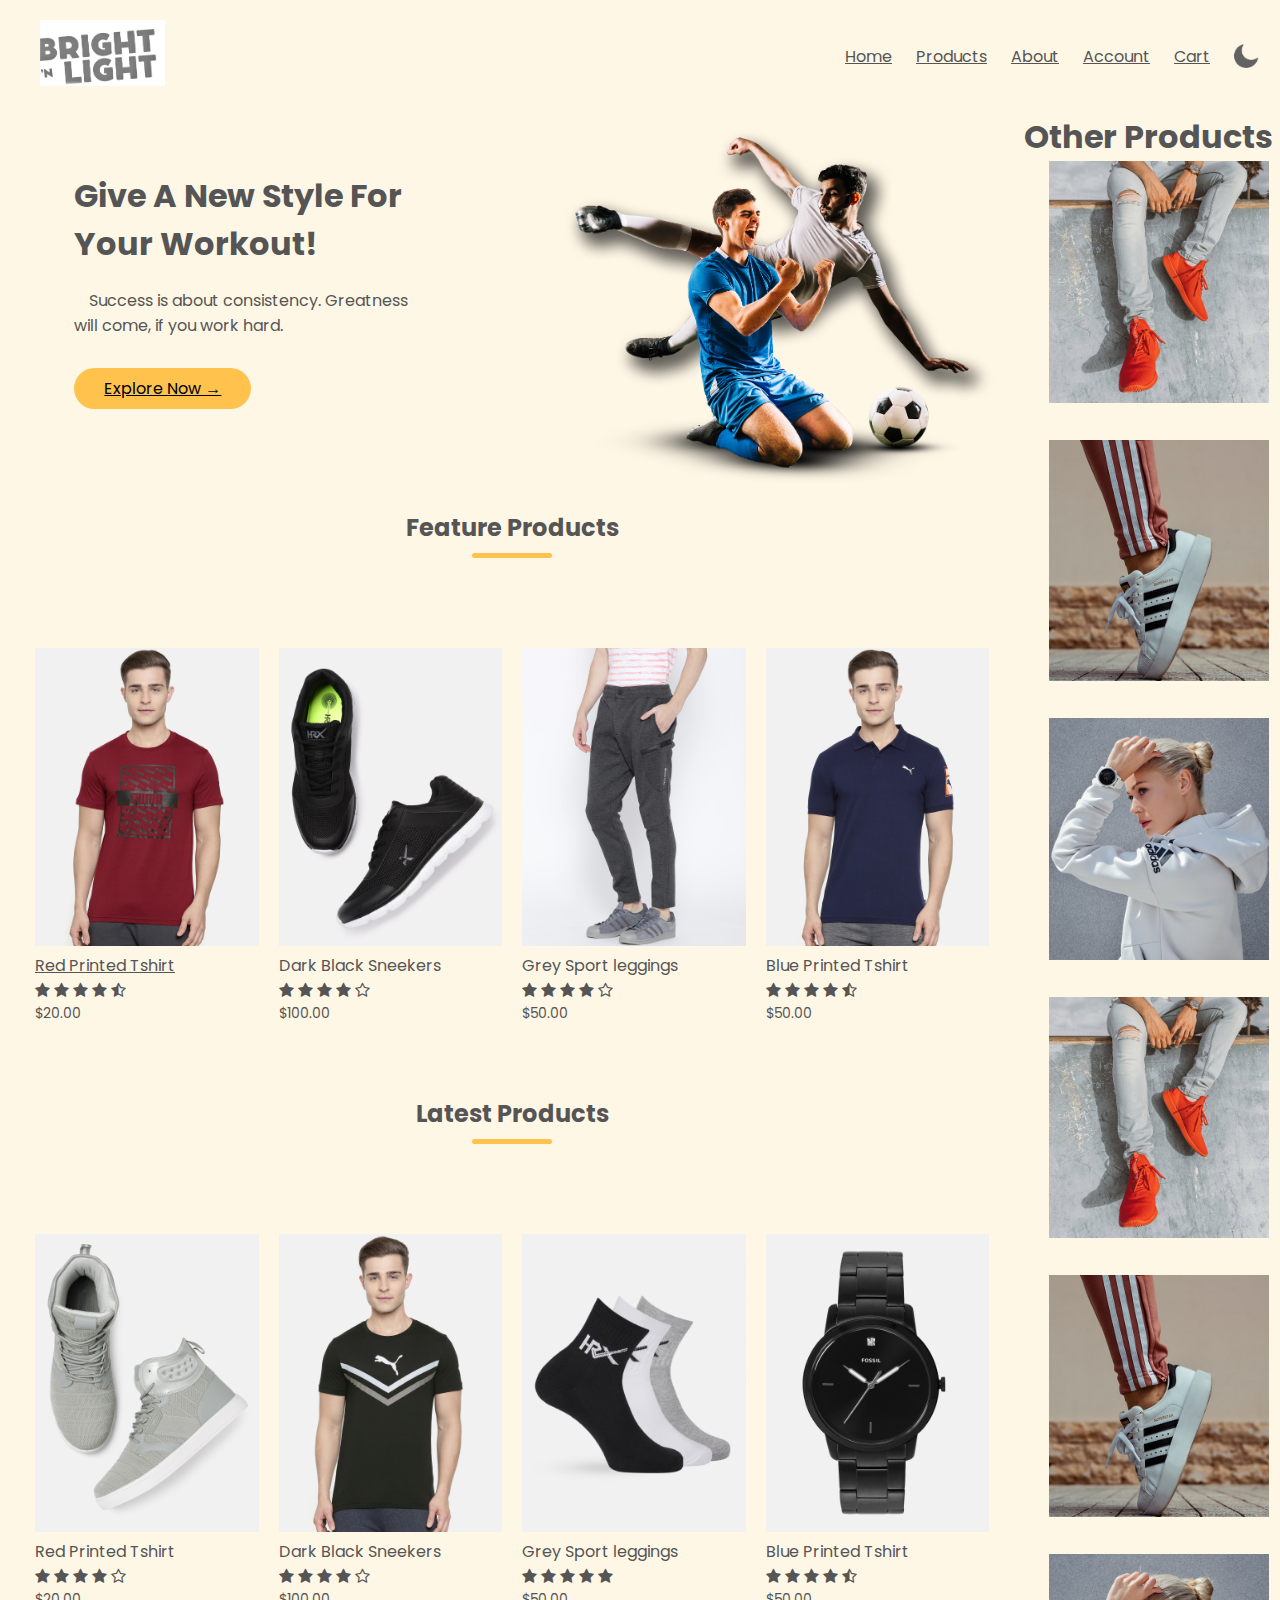
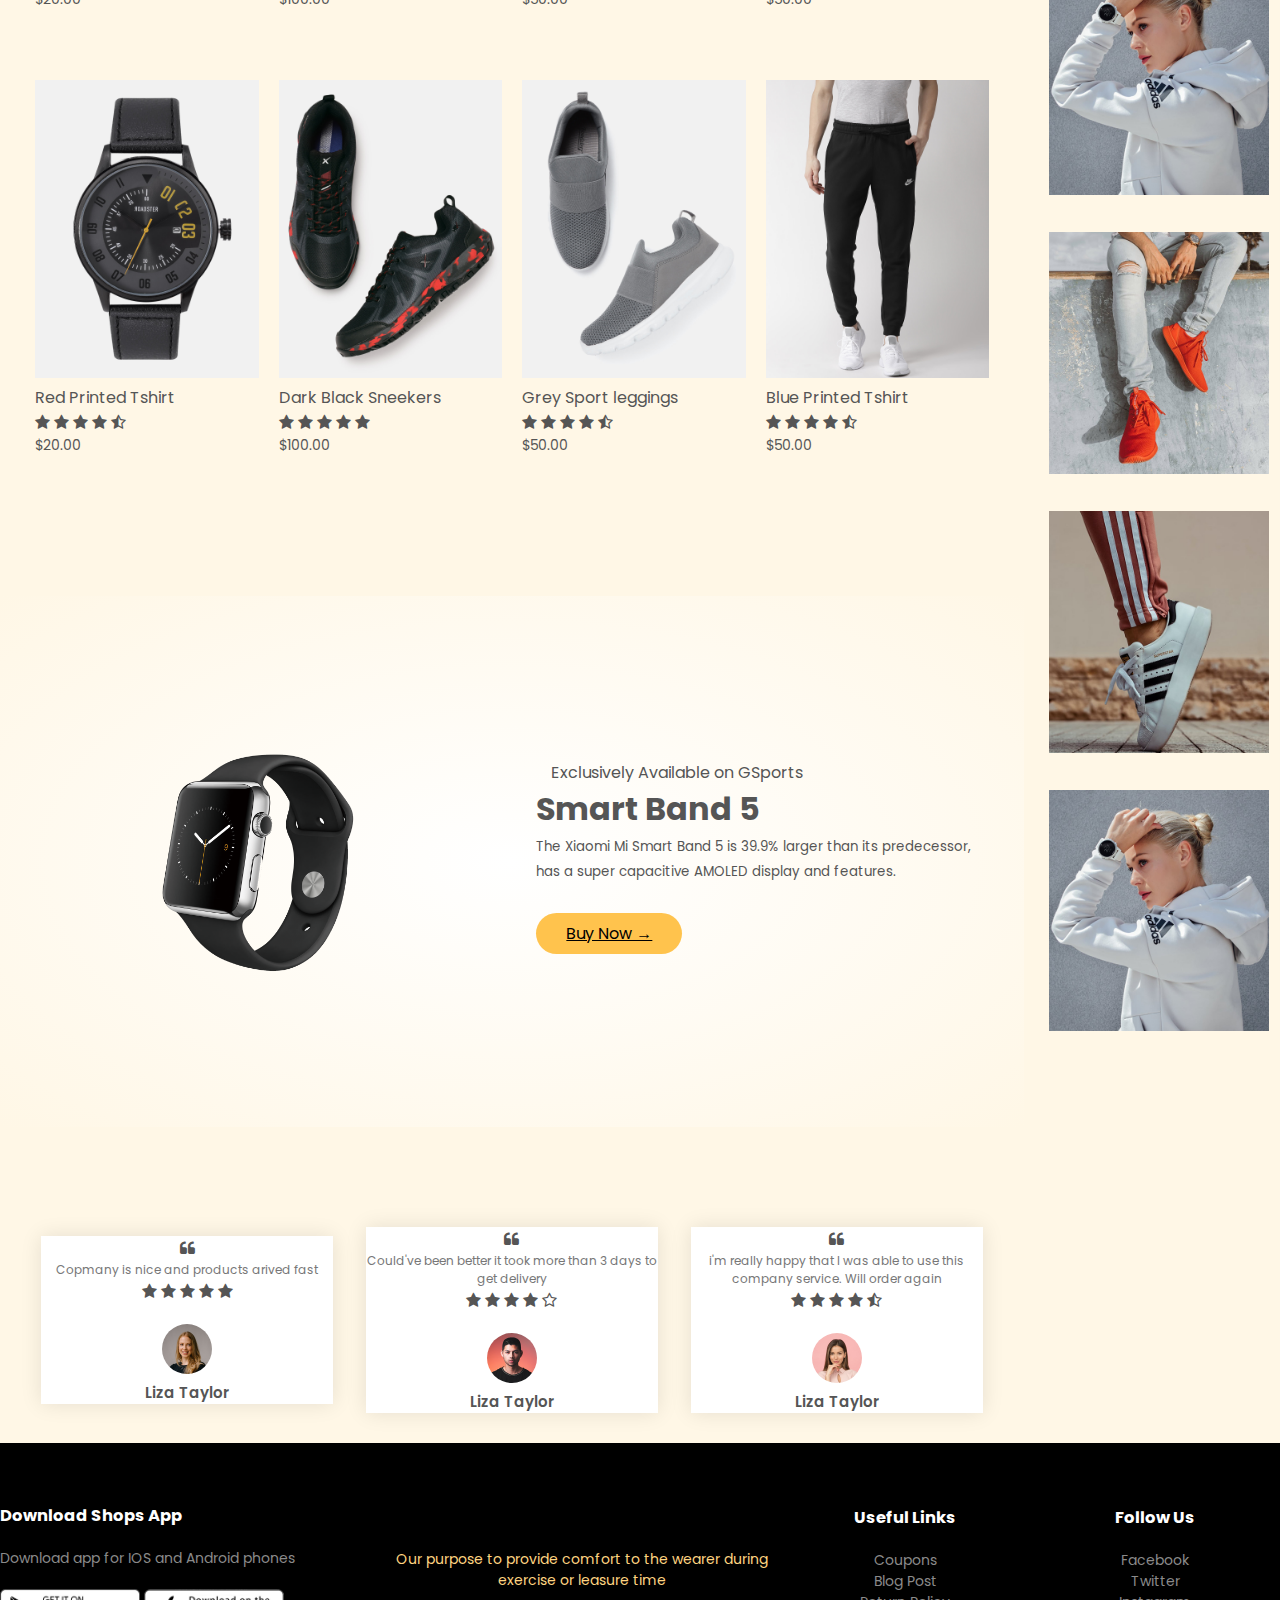
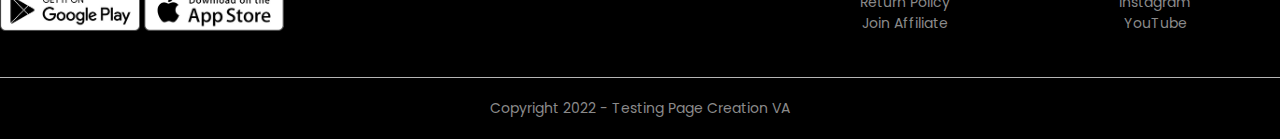
==== commit 218279c3: "modifing_json" ====
--- a/index.html
+++ b/index.html
@@ -35,6 +35,7 @@
         </div>
       </div>
     </div>
+    <div class="main-row">
     <div class="main">
       <div class="represent">
         <div class="row">
@@ -311,6 +312,7 @@
         </div>
       </div>
     </aside>
+    </div>
     <!---Footer-->
     <div class="footer">
       <div class="container">
@@ -353,30 +355,6 @@
       </div>
     </div>
     <!-- js for menu-->
-    <script>
-      var MenuItems = document.getElementById("MenuItems");
-      MenuItems.style.maxHeight= "0px";
-      function menutoggle(){
-        if(MenuItems.style.maxHeight== "0px") {
-          MenuItems.style.maxHeight = "200px";
-      }
-        else{
-          MenuItems.style.maxHeight= "0px";
-        }
-      }
-      </script>
-      <script>
-        var icon = document.getElementById("icon");
-        icon.onclick=function(){
-          document.body.classList.toggle("dark-theme");
-          if(document.body.classList.contains("dark-theme")){
-            icon.src= "images/sun.png";
-            
-          }
-          else{
-            icon.src = "images/moon.png";
-          }
-        }
-      </script>
+    <script src="main.js"> </script>
   </body>
 </html>
--- a/style.css
+++ b/style.css
@@ -7,6 +7,7 @@
 body {
     /*Pridetas popins pirmoje dalyje jo nereikia tai uzkomentuoti ir atkomentuoti kita*/
     font-family: 'Poppins',sans-serif;
+    background-color: var(--primary-color);
     
   /*  display: inline;
     font-family: 'Segoe UI', Tahoma, Geneva, Verdana, sans-serif;*/  
@@ -23,7 +24,7 @@
     color:var(--text-color);
 }
 .dark-theme{
-    --primary-color:#000106;
+    --primary-color:#303030;
     --secondary-color: #fff;
     --text-color:#A0A0A0;
     --picture-color: #505050;
@@ -40,6 +41,10 @@
 }
 .main {
     background-color: var(--primary-color);
+}
+.main-row{
+    display: flex;
+    flex-wrap: wrap;
 }
 
 .main .comments .col-3 {
@@ -128,7 +133,7 @@
 
 .col-3{
     flex-basis: 30%;
-    min-width: 250px;
+    min-width: 220px;
     margin-bottom: 30px;
     
    
@@ -309,7 +314,7 @@
     
 }
 select{
-    border:1px solid #var(--primary-color);
+    border:1px solid var(--primary-color);
     padding: 5px;
 }
 select:focus{
@@ -448,12 +453,13 @@
 }
 .form-container span{
     font-weight: bold;
-    padding: 0 15px;
+    padding: 0px 15px;
     color: var(--text-color);
     cursor: pointer;
     width: 100px;
     display: inline-block;
 }
+
 .form-btn{
     display: inline-block;
 }
@@ -487,7 +493,7 @@
     padding: 0 10px;
     border: 1px solid #ccc;
 }
-.gender-radio-label {
+ .gender-radio-label { 
     margin-right: 40px;
 }
 
@@ -502,10 +508,12 @@
 }
 
 #LoginForm{
-    left: -300px;
+    left: -330px;
 }
 #RegForm{
-    left: 0;
+    padding-left:  40px;
+    padding-right: 0;
+    left: -30px;
 }
 form a{
     font-size: 14px;
@@ -599,9 +607,6 @@
       width: 80%;
     }
     aside {
-      position: absolute;
-      top: 120px;
-      right: 0px;
       width: 20%;
     }
     .small-aside{
